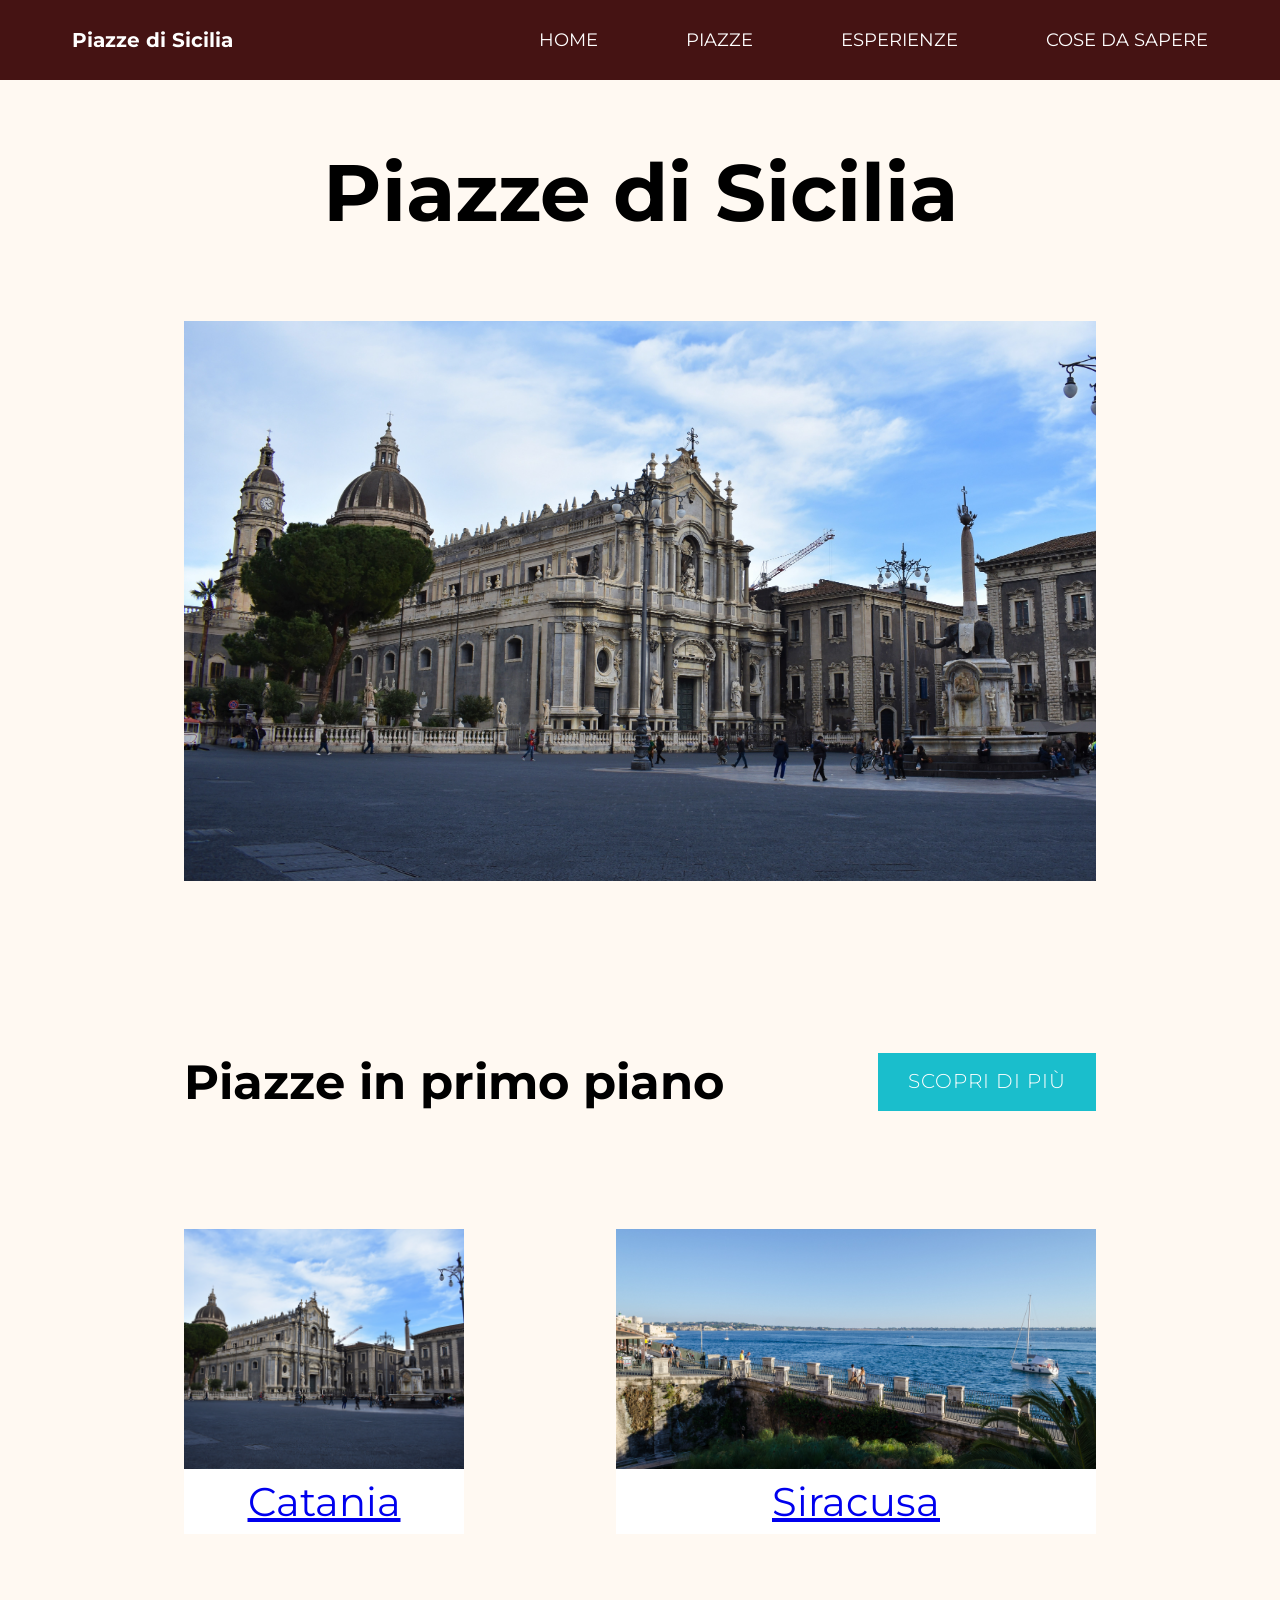
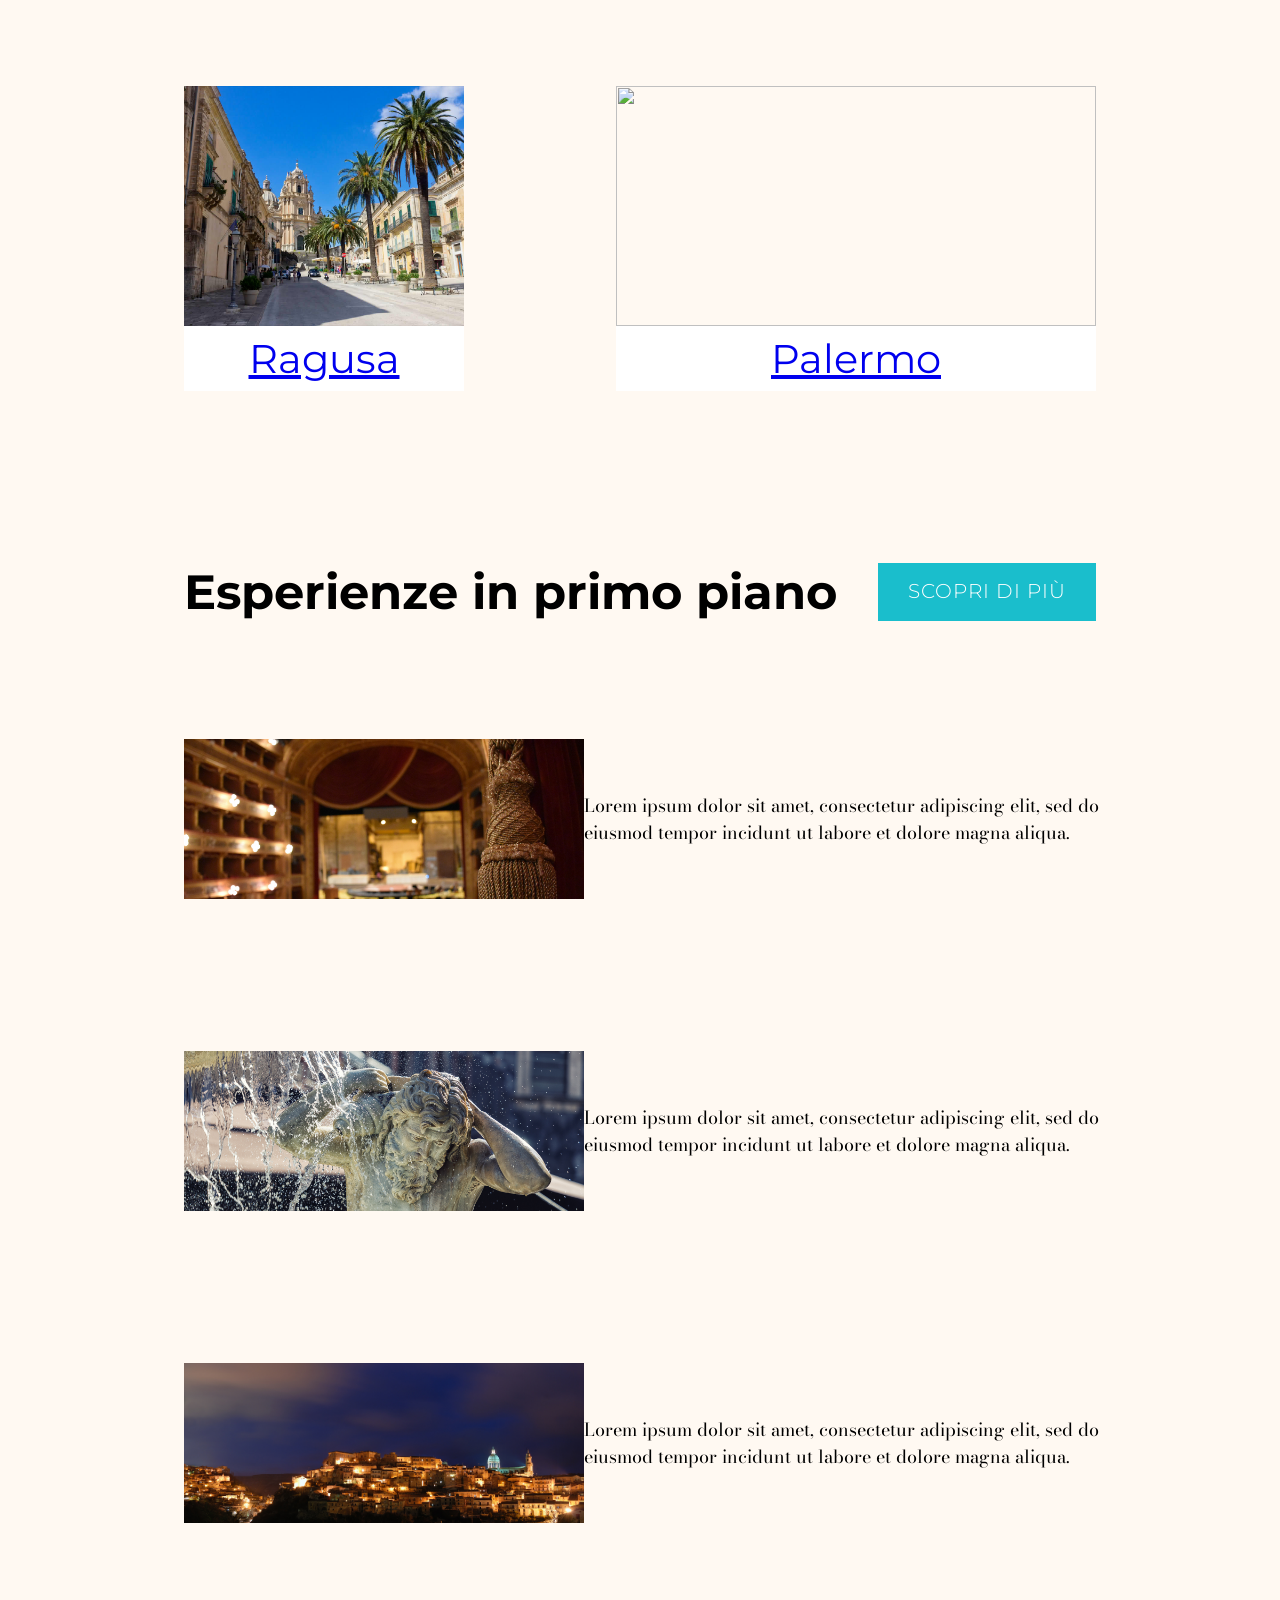
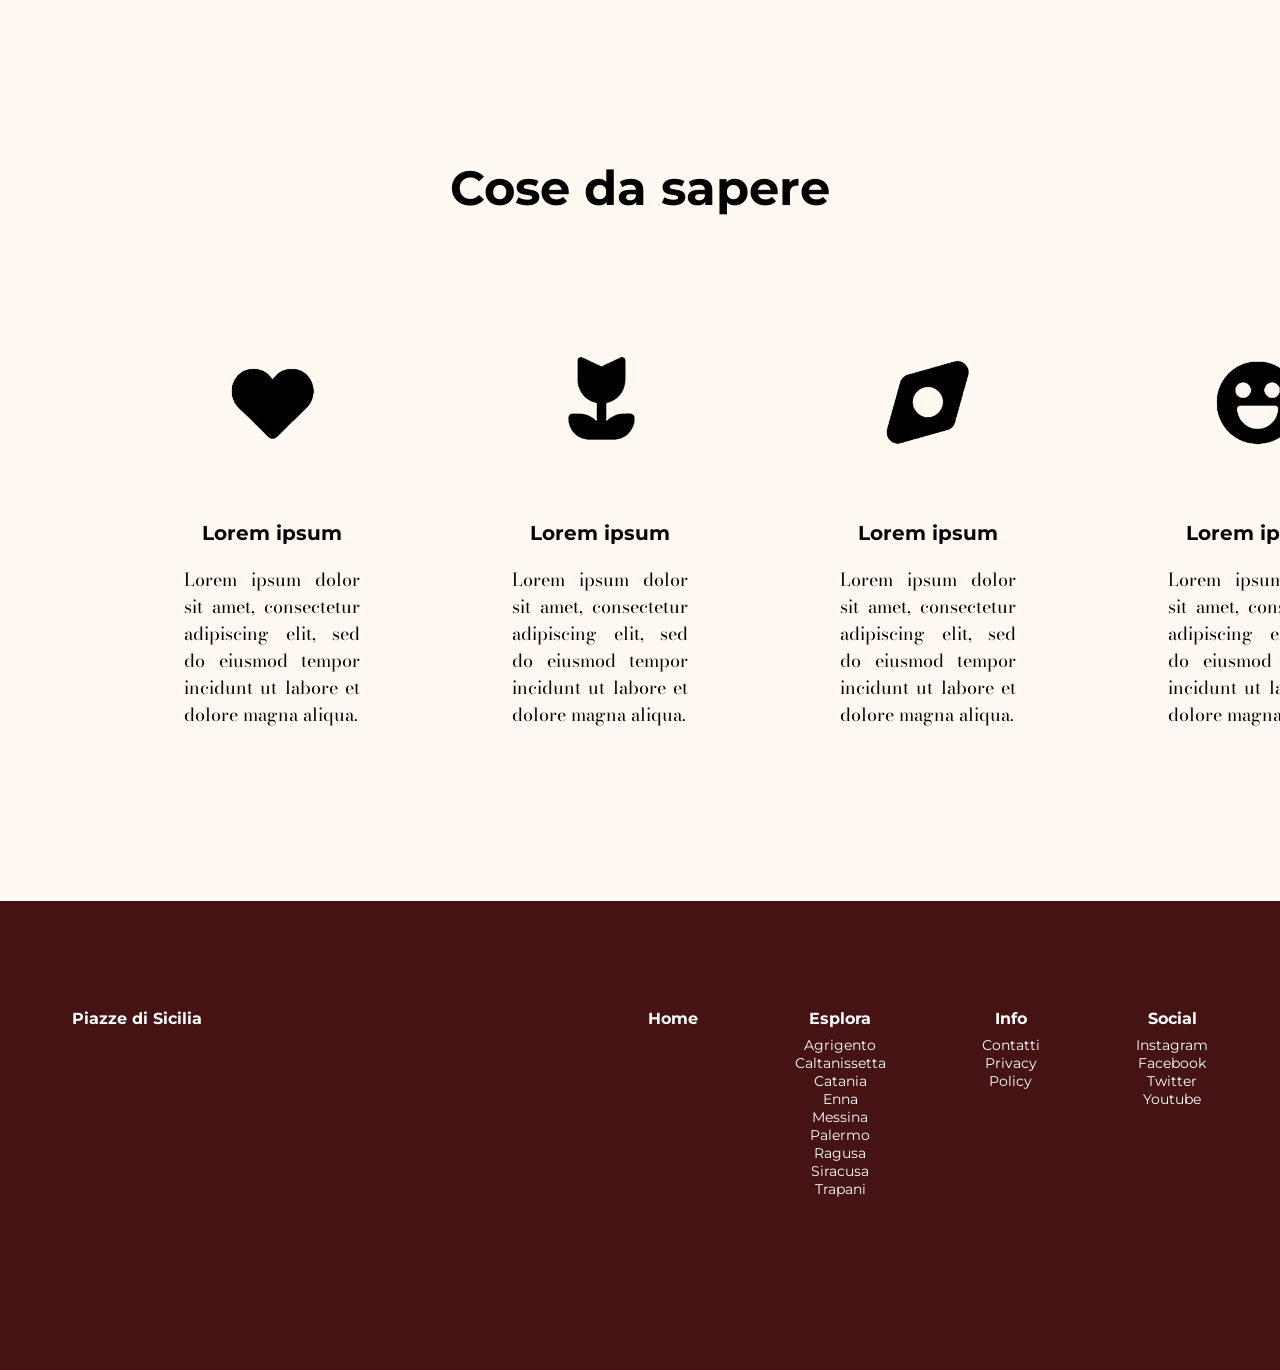
==== index.html @ 64ecc5dc "Initial commit" ====
<!DOCTYPE html>
<html lang="en">
<head>
    <meta charset="UTF-8">
    <meta name="viewport" content="width=device-width, initial-scale=1.0">
    <title>Esercizio</title>
    <link rel="stylesheet" href="css/style.css">
    <link rel="preconnect" href="https://fonts.googleapis.com">
    <link rel="preconnect" href="https://fonts.gstatic.com" crossorigin>
    <link href="https://fonts.googleapis.com/css2?family=Montserrat:ital,wght@0,100..900;1,100..900&display=swap" rel="stylesheet">
    <link rel="preconnect" href="https://fonts.googleapis.com">
    <link rel="preconnect" href="https://fonts.gstatic.com" crossorigin>
    <link href="https://fonts.googleapis.com/css2?family=Bodoni+Moda:ital,opsz,wght@0,6..96,400..900;1,6..96,400..900&family=Montserrat:ital,wght@0,100..900;1,100..900&display=swap" rel="stylesheet">
    
</nav>
</head>
<body>
    <header>
        <h6>Piazze di Sicilia</h6>
        <nav>
            <ul>
                <li><a href="">Home</a></li>
                <li><a href="Piazze.html">Piazze</a></li>
                <li><a href="Esperienze.html">Esperienze</a></li>
                <li><a href="Cose_da_sapere.html">Cose da sapere</a></li>
            </ul>
        </nav>
    </header>
    <main>
        <section class="titolohome">
            <h1>Piazze di Sicilia</h1>
        </section>

        <section class="foto">
             <div class="slider">
                    <div class="slides">
                        <img src="img/commons/catania/Piazza_Duomo_Catania_-_2020.jpg">
                        <img src="img/commons/ragusa ibla/standard_compressed_10985377983_15867685d5_k.jpg">
                        <img src="img/commons/ortigia/Fonte_Aretusa_in_Ortigia_01.jpg">
                        <img src="img/commons/palermo/Massimo_Theatre_in_Palermo_-_panoramio.jpg">
                        <img src="img/commons/agrigento/2428952770_ebf06ed301_b.jpg">
                        <img src="img/private/mes tao/tao.jpg">
                        <img src="img/private/trapani/6d4b.jpeg">
                        <img src="img/commons/enna/Fontana_ratto_di_Proserpina,_Piazza_Francesco_Crispi,_Enna_EN,_Sicily,_Italy_-_panoramio.jpg">
                        <img src="img/private/caltanisetta/caltanissetta-1322287017.jpg">
                    </div>
                </div>
        </section>

        <section class="info">
            <h2>Piazze in primo piano</h2>
            <a href="#" class="btn-scopri">Scopri di più</a>
        </section>

       

        <section class="grid">
            <div class="card">
                <img src="img/commons/catania/Piazza_Duomo_Catania_-_2020.jpg" alt="">
                <a href="Catania.html"> <h3>Catania</h3> </a>
            </div>
            <div class="card">
                <img src="img/commons/ortigia/Fonte_Aretusa_in_Ortigia_01.jpg" alt="">
                <a href="Siracusa.html"> <h3>Siracusa</h3> </a>
            </div>
            <div class="card">
                <img src="img/commons/ragusa ibla/standard_compressed_10985377983_15867685d5_k.jpg" alt="">
                <a href="Ragusa.html"> <h3>Ragusa</h3> </a>
            </div>
            <div class="card">
                <img src="img/commons/palermo/Massimo_Theatre_in_Palermo_-_panoramio.jpg" alt="">
                <a href="Palermo.html"> <h3>Palermo</h3> </a>
            </div>

        </section>


        <section class="info">
            <h2>Esperienze in primo piano</h2>
            <a href="#" class="btn-scopri">Scopri di più</a>
        </section>

        <section class="content">
            <div class="piece">
                <div class="image-container">
                    <img src="img/commons/palermo/free-photo-of-elegant-interior-of-teatro-massimo-in-palermo.jpeg" alt="">
                </div>
                <p>Lorem ipsum dolor sit amet, consectetur adipiscing elit, sed do eiusmod tempor incidunt ut labore et dolore magna aliqua. </p>
            </div>
            <div class="piece">
                <div class="image-container">
                    <img src="img/commons/catania/Fontana_dell'Amenano_-_Dettaglio.jpg" alt="">
                </div>
                <p>Lorem ipsum dolor sit amet, consectetur adipiscing elit, sed do eiusmod tempor incidunt ut labore et dolore magna aliqua. </p>
            </div>
            <div class="piece">
                <div class="image-container">
                    <img src="img/commons/ragusa ibla/Ragusa_Ibla_(Notte).jpg" alt="">
                </div>
                <p>Lorem ipsum dolor sit amet, consectetur adipiscing elit, sed do eiusmod tempor incidunt ut labore et dolore magna aliqua. </p>
            </div>
            

        </section>


         <section class="info">
            <h1>Cose da sapere</h1>
        </section>

        <section class="icons">
            <div class="block">
                <img src="img/icons/Frame 1.png" alt="">
                <h4>Lorem ipsum</h4>
                <p>Lorem ipsum dolor sit amet, consectetur adipiscing elit, sed do eiusmod tempor incidunt ut labore et dolore magna aliqua. </p>
            </div>
            <div class="block">
                <img src="img/icons/Frame 3.png" alt="">
                <h4>Lorem ipsum</h4>
                <p>Lorem ipsum dolor sit amet, consectetur adipiscing elit, sed do eiusmod tempor incidunt ut labore et dolore magna aliqua. </p>
            </div>
            <div class="block">
                <img src="img/icons/Frame 2.png" alt="">
                <h4>Lorem ipsum</h4>
                <p>Lorem ipsum dolor sit amet, consectetur adipiscing elit, sed do eiusmod tempor incidunt ut labore et dolore magna aliqua. </p>
            </div>
            <div class="block">
                <img src="img/icons/Frame 4.png" alt="">
                <h4>Lorem ipsum</h4>
                <p>Lorem ipsum dolor sit amet, consectetur adipiscing elit, sed do eiusmod tempor incidunt ut labore et dolore magna aliqua. </p>
            </div>

        </section>
        
        

    </main>
    <footer>
        <h5 class="title">Piazze di Sicilia</h5>
        
        <div class="footer-col">
        <h5>Home</h5>
        </div>
        
            <div class="footer-col">
            <h5>Esplora</h5>
            <ul>
                <li><a href="Agrigento.html">Agrigento</a></li>
                <li><a href="Caltanissetta.html">Caltanissetta</a></li>
                <li><a href="Catania.html">Catania</a></li>
                <li><a href="Enna.html">Enna</a></li>
                <li><a href="Messina.html">Messina</a></li>
                <li><a href="Palermo.html">Palermo</a></li>
                <li><a href="Ragusa.html">Ragusa</a></li>
                <li><a href="Siracusa.html">Siracusa</a></li>
                <li><a href="Trapani.html">Trapani</a></li>
                
            </ul>
            </div>

            <div class="footer-col">
            <h5>Info</h5>
            <ul>
                <li><a href="#">Contatti</a></li>
                <li><a href="#">Privacy</a></li>
                <li><a href="#">Policy</a></li>
                
            </ul>
            </div>

            <div class="footer-col">
            <h5>Social</h5>
            <ul>
                <li><a href="#">Instagram</a></li>
                <li><a href="#">Facebook</a></li>
                <li><a href="#">Twitter</a></li>
                <li><a href="#">Youtube</a></li>
            </ul>
            </div>
    </footer>
</body>
</html>
---- css/style.css ----
html {
		box-sizing: border-box; 
}

body{
    background-color: #FFF9F2;
    margin: 0;
    font-family: "Montserrat", sans-serif;
    font-optical-sizing: auto;
    font-style: normal;
}

h1, h2, h3, h4, h5, h6, p, ul, ol {
    margin: 0;
    padding: 0;
}

img {
    max-width: 100%;
    display: block;
}

.contenitore {
	max-width: 1100px; 
	margin: 0 auto; 
}

p{
  font-family: "Bodoni Moda", serif;
  font-weight: normal;
  font-size: 18px;
}

header{
    background-color: #451313;
    color: #ffffff;
    text-decoration: none;
    justify-content: space-between;
    display: flex;
    align-content: center;
    padding-right: 72px;
    text-transform: uppercase;
    font-size: 18px;
    height: 80px;
    
}

header h6 {
    padding-left: 72px;
    text-transform: none ;
    font-weight: bold;
    display:flex;
    align-items:center;
    font-size: 20px;
    
    
}


nav{
  display:flex;
  align-items:center;
  justify-content:space-between;
  
}

nav ul{
  display:flex;
  list-style:none;
  gap: 88px;
}

nav ul li a{
  text-decoration:none;
  color:#ffffff;
}

main{
  padding-left: 184px ;
  padding-right: 184px;
  padding-bottom: 172px ;
  max-width: 1100px; 

}


h1{
    max-width: 100%;
    margin: auto;
    font-weight: bold;
    font-size: 80px;
    text-align: center;
    padding-top: 64px;
    padding-bottom: 80px;
}




section.foto{
  display:flex;
  justify-content:center;
  padding-bottom: 172px;
}

.slider{
  width:1072px;
  height:560px;
  overflow:hidden;
}

.slides{
  display:flex;
  width:9648px; /* 1072 × 9 immagini */
  animation: slide 36s infinite; 
}

.slides img{
  width:1072px;
  height:560px;
  object-fit: cover;
}

@keyframes slide{
  0% {transform:translateX(0);}
  11.11% {transform:translateX(-1072px);}
  22.22% {transform:translateX(-2144px);}
  33.33% {transform:translateX(-3216px);}
  44.44% {transform:translateX(-4288px);}
  55.55% {transform:translateX(-5360px);}
  66.66% {transform:translateX(-6432px);}
  77.77% {transform:translateX(-7504px);}
  88.88% {transform:translateX(-8576px);}
  100% {transform:translateX(0);}
}

.info{
  display: flex;
  justify-content: space-between;
}
.btn-scopri {
    display: inline-block;
    padding: 14px 28px;
    background-color: #1ABECC; 
    color: #ffffff;            
    text-decoration: none;     
    text-transform: uppercase;
    font-weight: 300;
    font-size: 20px;
    letter-spacing: 1px;
    transition: all 0.3s ease; /* Rende il passaggio del mouse fluido */
    border: 2px solid #1ABECC;
    
}


.btn-scopri:hover {
    background-color: transparent;
    color: #1ABECC;
    font-weight: 500;
    
}

.info h1{
  font-size: 48px;
  padding-bottom: 32px;
}

h2 {
  font-size: 48px;
}

.grid{
  display: grid;
  grid-template-columns: 1fr 1fr;
  gap: 152px;
  margin: 0 auto;
  padding-top: 118px;
  padding-bottom: 172px ;
  
}

.card img{
  width: 480px;
  height: 240px;
  object-fit: cover;
}





h3{
  background-color: #FFF;
  font-size: 24px;
  font-weight: 400;
  font-size: 40px;
  margin: 0;
  padding: 8px;
  text-align: center;
  max-width: 480;
  
}
h3:hover{
  text-decoration-line: underline;
  color: #1ABECC;
}







.content{
  display: grid;
  grid-template-columns: 1fr;
  gap: 152px;
  margin: 0;
  padding-top: 118px;
  padding-bottom: 172px ;
  
}

.content img{
  width: 100%;
  height: 100%;
  object-fit: cover;
  height: 160px;
  width: 400px;
  
  
}

.piece{
  display: flex;
  justify-content: space-between;
  width: 100%;
  margin: 0 auto;
  
  
}

.piece p{
  width: 560px;
  height: 160px;
  align-content: center;
  
}


.image-container {
    width: 400px;
    height: 160px;
    background-color:#1ABECC;
    overflow: hidden;
    position: relative;
}

.image-container img {
    width: 100%;
    height: 100%;
    object-fit: cover;
    transition: opacity 0.4s ease;
    object-position:80% 20%;
}


.image-container:hover img {
    opacity: 0.5; 
}





h4:hover{
  text-decoration-line: underline;
  color: #1ABECC;
}

.icons{
  display: flex;
  gap: 152px;
  margin: 0 auto;
  padding-top: 32px;
  padding-bottom: 208px;
  

}
.block img{
  width: 100%;
  height: 100%;
  object-fit:contain;
  
  
}

.block{
  height: 240px;
  place-items: center;
  margin: auto;
  
}


.block h4 {
  width:176px;
  font-size: 20px;
  padding-bottom: 21px;
  text-align: center;
}

.block p{
  width: 176px;
  text-align: justify;
}





footer{
  margin: 0;
  text-align: center;
  background-color: #451313;
  text-decoration:none;
  color:#ffffff;
  font-family: "Montserrat", sans-serif;
  font-size: 14px;
  display: flex;
  align-items: center;
  justify-content: space-between;
  padding-top: 108px;
  padding-bottom: 208px;
  align-items: flex-start;
  padding-left: 72px ;
  padding-right: 72px;
  padding-bottom: 172px ;
  

}

.title{
  padding-right: 350px;
}
  
footer h5{
  font-size: 16px;
  font-weight: bold;
  padding-bottom: 8px;
  
  
}

 
 footer ul {
  list-style: none;
  
 } 

footer ul li a{
  color: #ffffff;
  text-decoration: none;
  list-style: none;
  gap: 88px;
  list-style: none;
  
  
}




h6:hover {
  text-decoration-color: #1ABECC;
  text-decoration-line: underline;
  color:#ffffff;
}

a:hover{
  text-decoration-color: #1ABECC;
  text-decoration-line: underline;
  color:#ffffff;
  
}







@media (max-width: 600px) {
    /* 1. Header: Mettiamo il titolo sopra il menu e riduciamo gli spazi */
    header {
        flex-direction: column;
        height: auto;
        padding: 20px;
        text-align: center;
    }
    
    h6{
      flex-direction: column;
        height: auto;
        padding: 20px;
        text-align: center;
        
    }

    nav{
      padding-top: 20px;
    }
    h1{
      font-size: 40px;
      
    }
    
    header h6 { padding: 0; margin-bottom: 15px; }
    
    nav ul { gap: 20px; justify-content: center; flex-wrap: wrap; }

    
    main {
        padding-left: 20px;
        padding-right: 20px;
    }

    /* 3. Slider: Riduciamo la dimensione per farlo entrare nello schermo */
      .slider{
  width: 500px;
  height: 240px;
  overflow:hidden;
}

.slides{
  display:flex;
  width:4500px; /* 1072 × 9 immagini */
  animation: slide 36s infinite; 
}

.slides img{
  width:500px;
  height:240px;
  object-fit: cover;
}

@keyframes slide{
  0% {transform:translateX(0);}
  11.11% {transform:translateX(-500px);}
  22.22% {transform:translateX(-1000px);}
  33.33% {transform:translateX(-1500px);}
  44.44% {transform:translateX(-2000px);}
  55.55% {transform:translateX(-2500px);}
  66.66% {transform:translateX(-3000px);}
  77.77% {transform:translateX(-3500px);}
  88.88% {transform:translateX(-4000px);}
  100% {transform:translateX(0);}
}


section.foto{
  display:flex;
  justify-content:center;
  padding-bottom: 88px;
}

    /* 4. Grid delle Card: Da 2 colonne a 1 colonna */
    .grid {
        grid-template-columns: 1fr;
        gap: 40px;
        padding: 40px 0;
        padding-bottom: 72px;
    }
    .card img { width: 100%; }

    /* 5. Sezione "Piece" (Immagine + Testo): Stack verticale */
    .piece {
        flex-direction: column;
        align-items: center;
        gap: 20px;
    }

    .piece p { 
      width: 100%; 
      height: auto; 
      text-align: justify; 
    }

    .image-container { 
      width: 100%; 
    }

    /* 6. Icons: Stack verticale */
    .icons {
        flex-direction: column;
        gap: 208px;
        padding-bottom: 72px;
    }

    /* 7. Footer: Stack verticale */
    footer {
        flex-direction: column;
        padding: 40px;
        gap: 30px;
        align-items: center;
    }
    .title { 
      padding-right: 0; 
    }

    .btn-scopri{
      padding: 8px;
      align-content: center;
      font-size: 12px;
      width: 148px;
      text-align: center;
      height: 20px;
      font-weight: 400;
      
      
    }

    .info{
      align-items: center;
    }

    .info h2{
      font-size: 24px;
    }
}



h2{
  padding-bottom: 0px;
}
.box{
  display: grid;
  grid-template-columns: 1fr 1fr 1fr;
  gap: 116px;
}

.container img{
  height: 280px;
  width: 280;
  object-fit: cover;
}


.gallery{
  display: grid;
  grid-template-columns: 1fr ;
  gap: 108px;
  margin: 0 auto;
  padding-top: 80px;
  padding-bottom: 172px ;
}



.photo img{
  width: 1072px;
  height: 440px;
  object-fit: cover;
}


.photo {
  width: 1072px;
}


.infoo h2{
padding-bottom: 80px;
}


.scatola{
  display: grid;
  grid-template-columns: 1fr 1fr ;
  gap: 116px;
  margin: 0 auto;
  padding-top: 80px;
  padding-bottom: 172px ;
  
}

.pezzi{
  width: 372px;
  
}

.pezzi img{
  width: 372px;
  height: 372px;
  object-fit: cover;
}





.halfcontent{
  display: grid;
  grid-template-columns: 1fr 1fr;
  gap: 152px;
  margin: 0;
  padding-top: 118px;
  padding-bottom: 172px ;
  
}

.halfcontent img{
  width: 100%;
  height: 100%;
  object-fit: cover;
  height: 160px;
  width: 200px;
  
  
}

.halfpiece{
  display: flex;
  justify-content: space-between;
  width: 100%;
  margin: 0 auto;
  width: 508px;
  
}

.halfpiece p{
  height: 160px;
  align-content: center;
  padding-left: 40px;
  }


  .iconsview{

  display: grid;
  grid-template-columns: 1fr;
  gap: 156px;
  margin: 0 auto;
  padding-top: 32px;
  padding-bottom: 172px;
  

}
.blockview img{
  width: 140px;
  object-fit:contain;
  
}



.blockview h4 {
  width:176px;
  font-size: 20px;
  padding-bottom: 24px;
  text-align: left;
}

.iconsview{
  max-width: 800px;      
    margin: 40px auto;
    
}



.lista{
  font-family: "Bodoni Moda", serif;
  font-weight: normal;
  font-size: 18px;
  text-align: justify;
  
}


.cardgrande{
  max-width: 1072px;
  align-items: center;
  align-content: center;
}

.cardg h3{
text-decoration: none;
text-decoration-line:none;
color: inherit;            
text-decoration: none;

}

.paragrafo{
  height: 221px;
  width: 848px;
 align-content: center;
 justify-content: center;
 text-align: justify;
 margin: 0 auto;
 padding-top: 64px;
 padding-bottom: 64px;
}

.fotog img{
  width: 1072px;
  height: 560px;
  align-items: center;
  align-content: center;
  object-fit: cover;
  object-position: top;
}

h5{
  text-decoration: none;
  color: white;
}
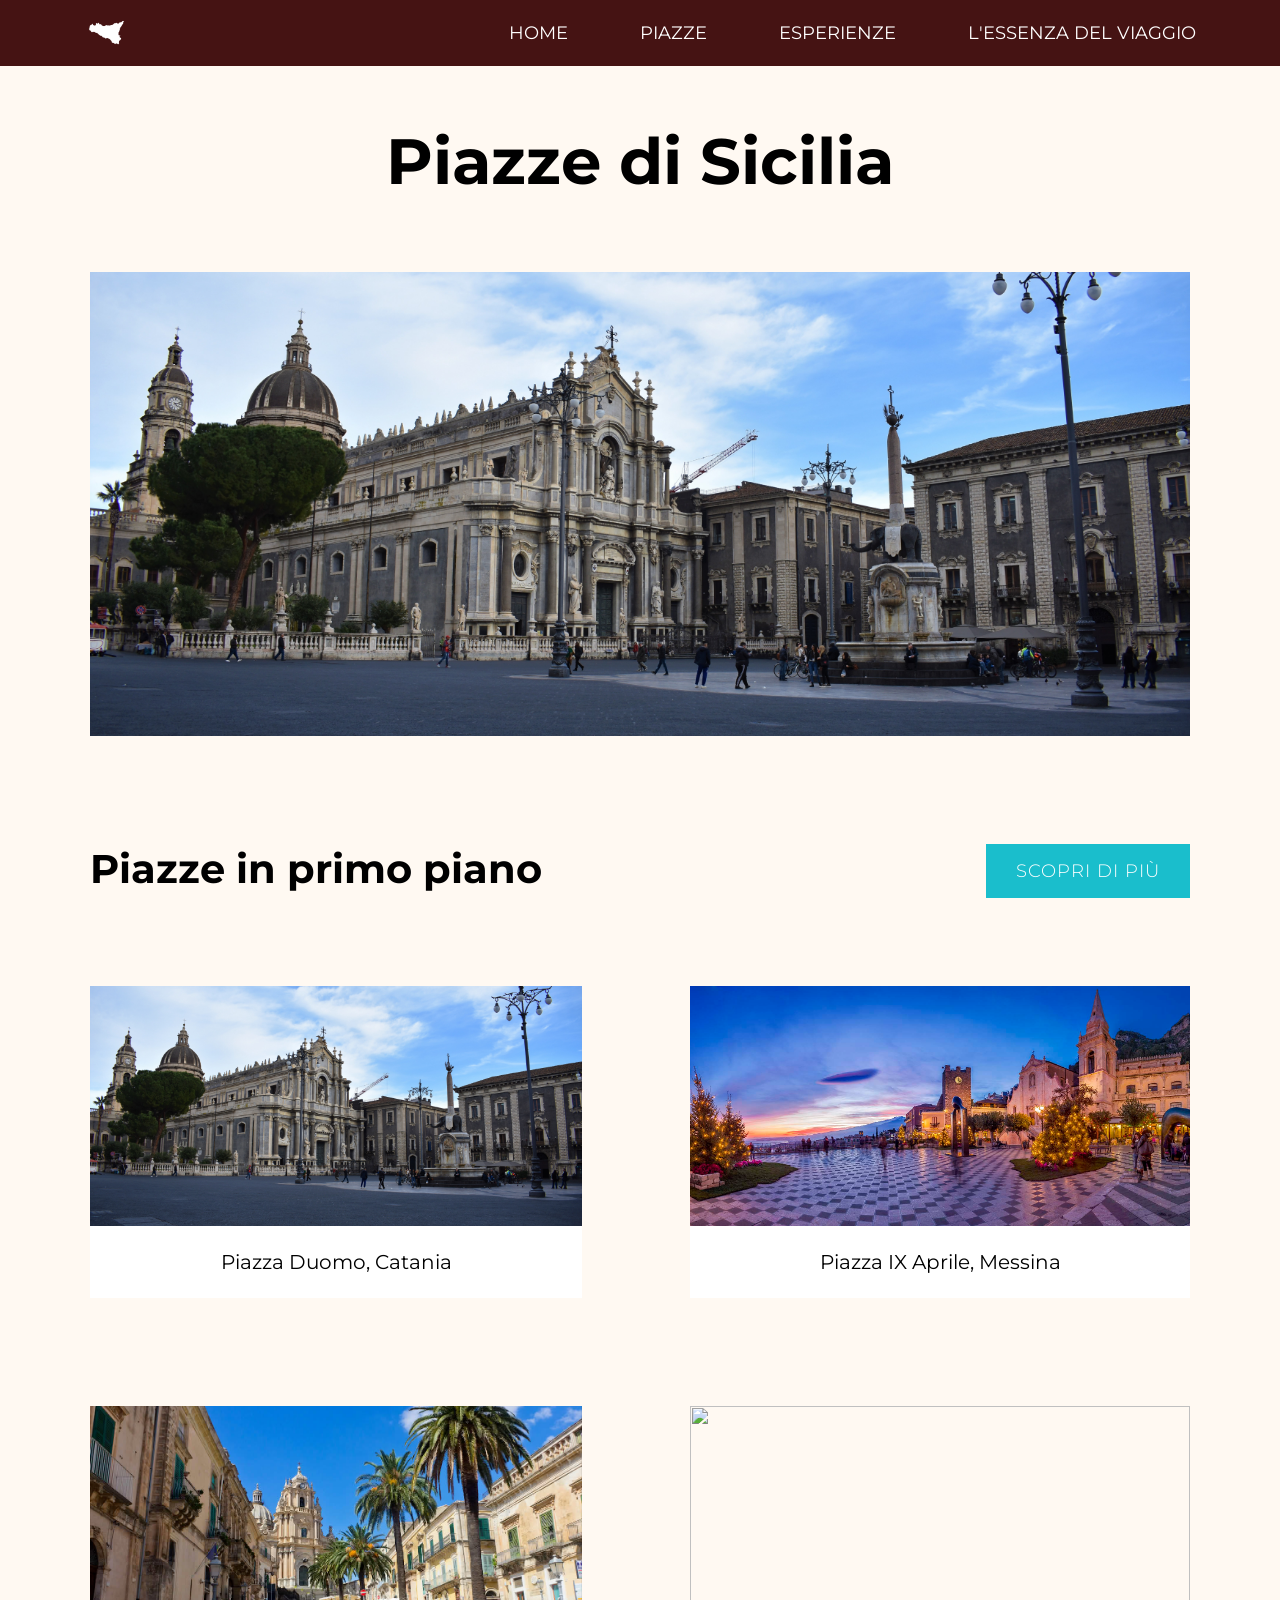
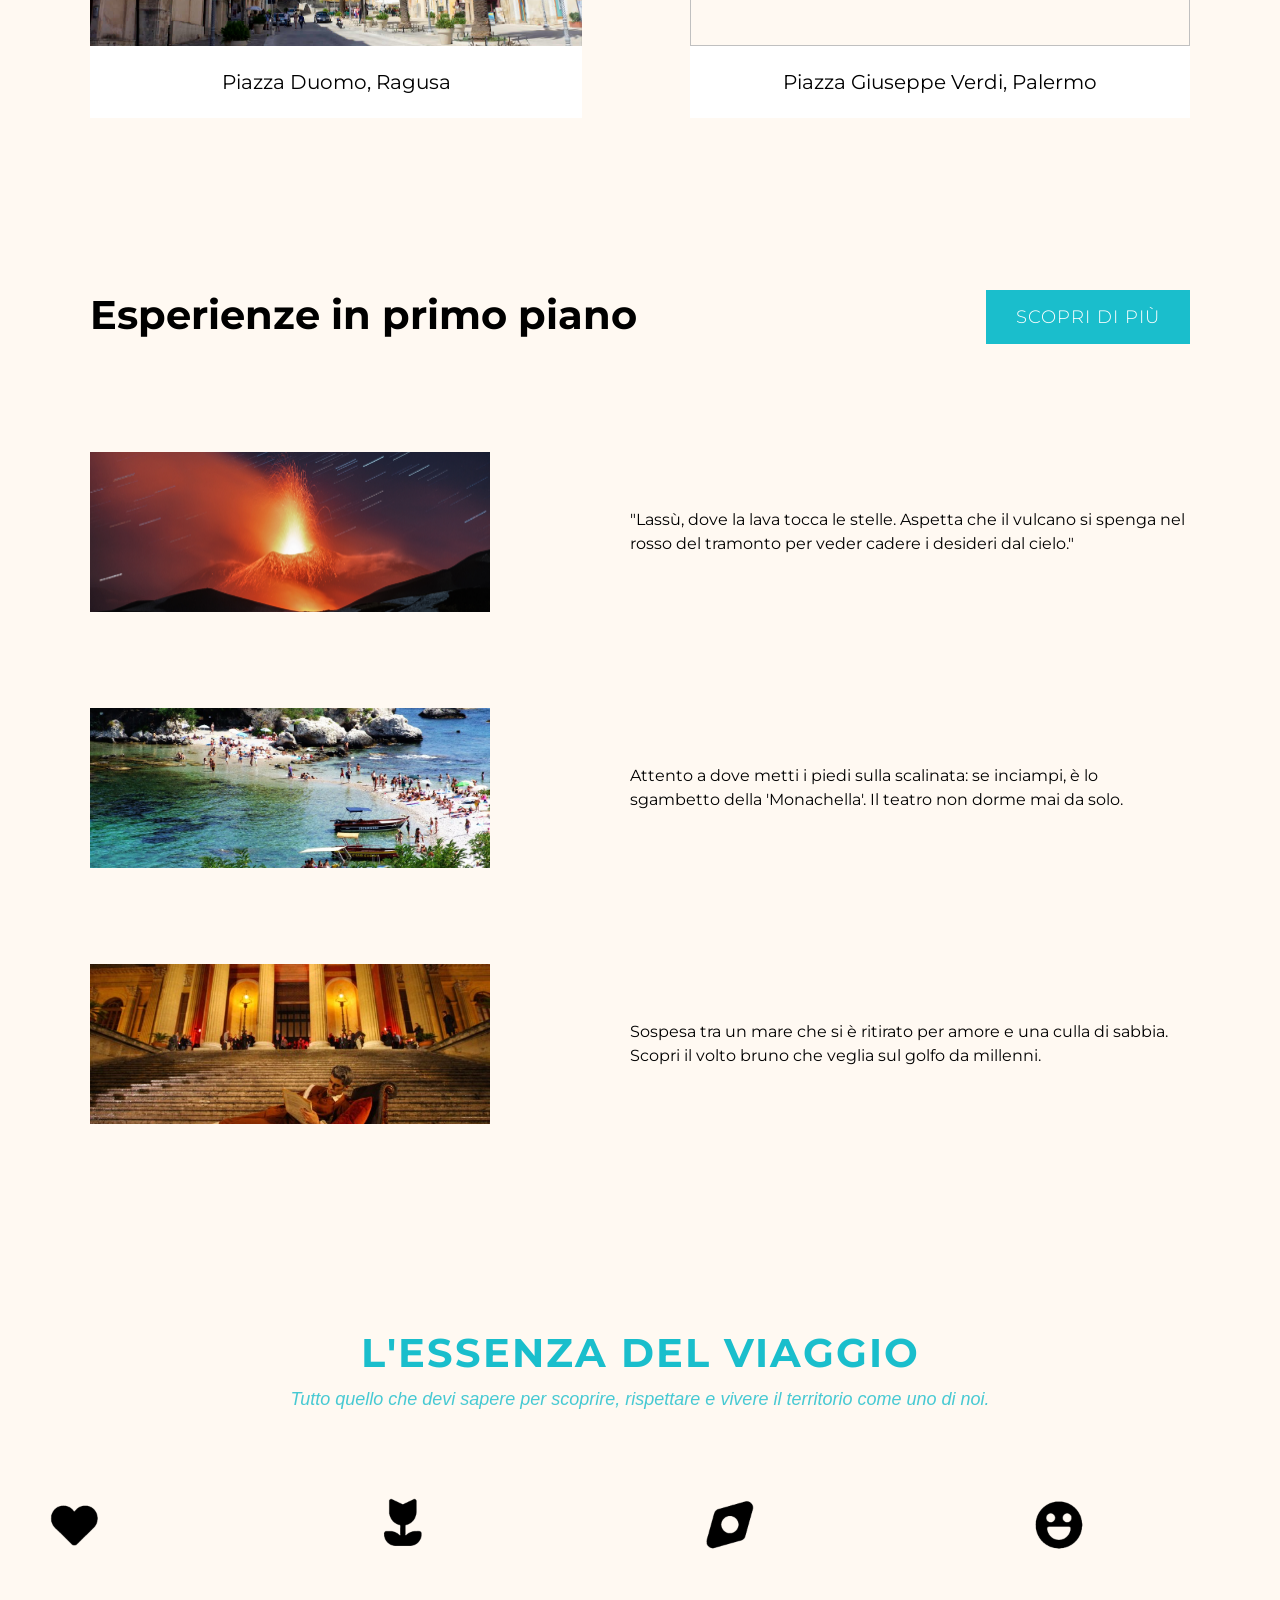
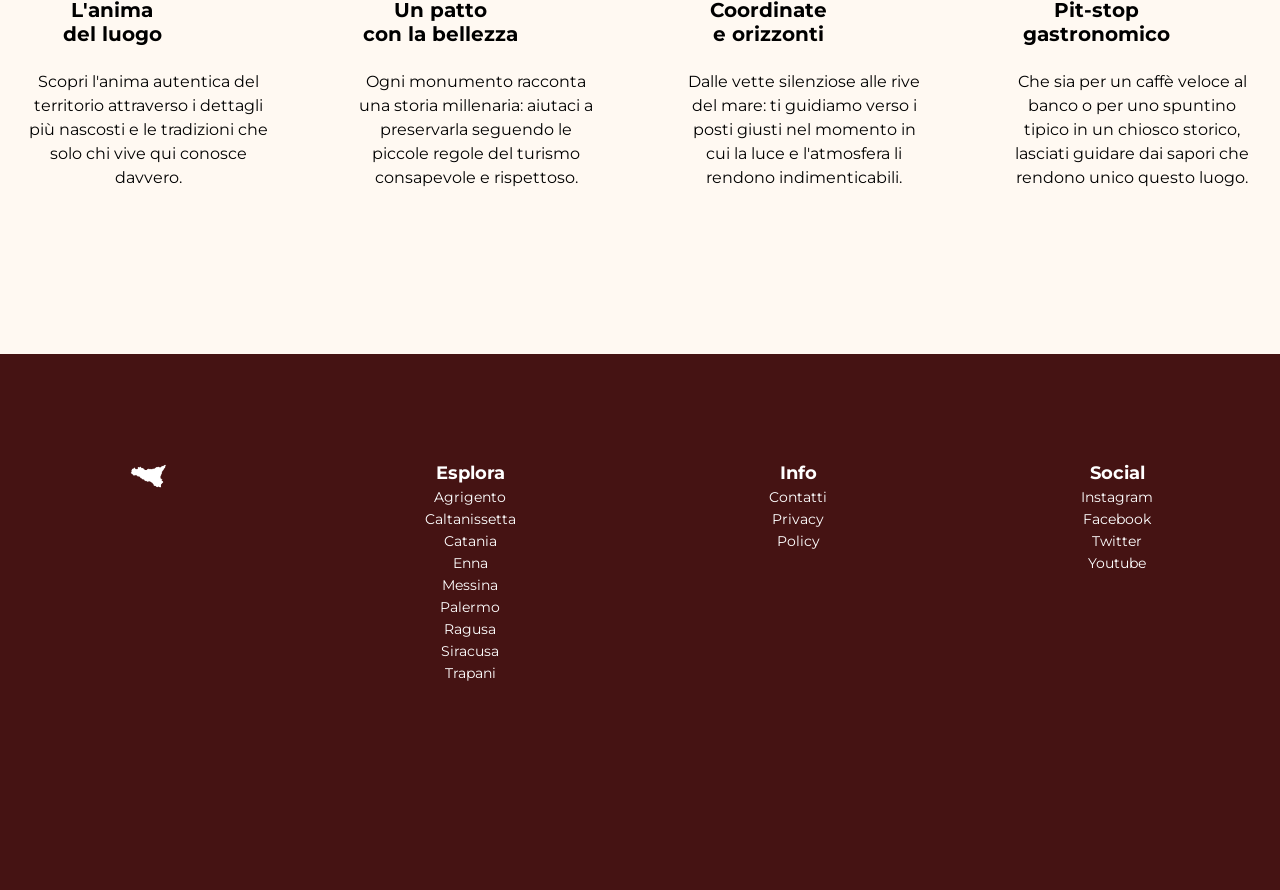
==== commit 9e467fac: "aggiorna" ====
--- a/index.html
+++ b/index.html
@@ -15,17 +15,28 @@
 </nav>
 </head>
 <body>
-    <header>
-        <h6>Piazze di Sicilia</h6>
-        <nav>
-            <ul>
-                <li><a href="">Home</a></li>
-                <li><a href="Piazze.html">Piazze</a></li>
-                <li><a href="Esperienze.html">Esperienze</a></li>
-                <li><a href="Cose_da_sapere.html">Cose da sapere</a></li>
-            </ul>
+   <header>
+        
+         <nav>
+        <ul class="navcontainer">
+            <li class="navgroup headertop">
+                <a href="index.html" class="logobox">
+                    <img src="img/icons/sicilia-mappa-regione-d-italia-illustrazione-vettoriale_601298-6686.jpg 1.png" alt="Logo">
+                </a>
+                <div class="lix">
+                    <a href="index.html">Home</a>
+                    <a href="Piazze.html">Piazze</a>
+                </div>
+            </li>
+
+            <li class="navgroup headerbottom">
+                <a href="Esperienze.html">Esperienze</a>
+                <a href="L'essenza_del_viaggio.html">L'essenza del viaggio</a>
+            </li>
+        </ul>
         </nav>
     </header>
+
     <main>
         <section class="titolohome">
             <h1>Piazze di Sicilia</h1>
@@ -36,10 +47,10 @@
                     <div class="slides">
                         <img src="img/commons/catania/Piazza_Duomo_Catania_-_2020.jpg">
                         <img src="img/commons/ragusa ibla/standard_compressed_10985377983_15867685d5_k.jpg">
-                        <img src="img/commons/ortigia/Fonte_Aretusa_in_Ortigia_01.jpg">
+                        <img src="img/private/mes tao/tao.jpg">
+                        <img src="img/private/ortigia/424010412200332_Siracusa_113283325-min.jpeg">
                         <img src="img/commons/palermo/Massimo_Theatre_in_Palermo_-_panoramio.jpg">
-                        <img src="img/commons/agrigento/2428952770_ebf06ed301_b.jpg">
-                        <img src="img/private/mes tao/tao.jpg">
+                        <img src="img/private/agrigento/piazza-pirandello-italy.avif">
                         <img src="img/private/trapani/6d4b.jpeg">
                         <img src="img/commons/enna/Fontana_ratto_di_Proserpina,_Piazza_Francesco_Crispi,_Enna_EN,_Sicily,_Italy_-_panoramio.jpg">
                         <img src="img/private/caltanisetta/caltanissetta-1322287017.jpg">
@@ -49,7 +60,7 @@
 
         <section class="info">
             <h2>Piazze in primo piano</h2>
-            <a href="#" class="btn-scopri">Scopri di più</a>
+            <a href="Piazze.html" class="btn-scopri">Scopri di più</a>
         </section>
 
        
@@ -57,19 +68,19 @@
         <section class="grid">
             <div class="card">
                 <img src="img/commons/catania/Piazza_Duomo_Catania_-_2020.jpg" alt="">
-                <a href="Catania.html"> <h3>Catania</h3> </a>
+                <a href="Catania.html"> <p>Piazza Duomo, Catania</p> </a>
             </div>
             <div class="card">
-                <img src="img/commons/ortigia/Fonte_Aretusa_in_Ortigia_01.jpg" alt="">
-                <a href="Siracusa.html"> <h3>Siracusa</h3> </a>
+                <img src="img/private/mes tao/tao.jpg" alt="">
+                <a href="Messina.html"> <p>Piazza IX Aprile, Messina</p> </a>
             </div>
             <div class="card">
                 <img src="img/commons/ragusa ibla/standard_compressed_10985377983_15867685d5_k.jpg" alt="">
-                <a href="Ragusa.html"> <h3>Ragusa</h3> </a>
+                <a href="Ragusa.html"> <p>Piazza Duomo, Ragusa</p> </a>
             </div>
             <div class="card">
                 <img src="img/commons/palermo/Massimo_Theatre_in_Palermo_-_panoramio.jpg" alt="">
-                <a href="Palermo.html"> <h3>Palermo</h3> </a>
+                <a href="Palermo.html"> <p>Piazza Giuseppe Verdi, Palermo</p> </a>
             </div>
 
         </section>
@@ -77,57 +88,58 @@
 
         <section class="info">
             <h2>Esperienze in primo piano</h2>
-            <a href="#" class="btn-scopri">Scopri di più</a>
+            <a href="Esperienze.html" class="btn-scopri">Scopri di più</a>
         </section>
 
         <section class="content">
             <div class="piece">
-                <div class="image-container">
-                    <img src="img/commons/palermo/free-photo-of-elegant-interior-of-teatro-massimo-in-palermo.jpeg" alt="">
+                <div id="hero-index" class="image-container">
+                    <a href="Esperienze.html"> <img src="img/private/catania/etna_dario-giannobile.jpg" alt=""></a>
                 </div>
-                <p>Lorem ipsum dolor sit amet, consectetur adipiscing elit, sed do eiusmod tempor incidunt ut labore et dolore magna aliqua. </p>
+                <p>"Lassù, dove la lava tocca le stelle. Aspetta che il vulcano si spenga nel rosso del tramonto per veder cadere i desideri dal cielo." </p>
             </div>
             <div class="piece">
-                <div class="image-container">
-                    <img src="img/commons/catania/Fontana_dell'Amenano_-_Dettaglio.jpg" alt="">
+                <div id="hero-index"class="image-container">
+                    <a href="Esperienze.html"><img src="img/commons/mess tao/3811732382_3013f6a234_b.jpg" alt=""></a>
                 </div>
-                <p>Lorem ipsum dolor sit amet, consectetur adipiscing elit, sed do eiusmod tempor incidunt ut labore et dolore magna aliqua. </p>
+                <p>Attento a dove metti i piedi sulla scalinata: se inciampi, è lo sgambetto della 'Monachella'. Il teatro non dorme mai da solo.</p>
             </div>
             <div class="piece">
-                <div class="image-container">
-                    <img src="img/commons/ragusa ibla/Ragusa_Ibla_(Notte).jpg" alt="">
+                <div id="hero-index"class="image-container">
+                   <a href="Esperienze.html"> <img src="img/private/palermo/115319986-9cbd6edf-6e46-46da-84fe-13ef6ccd80d7.jpg" alt=""></a>
                 </div>
-                <p>Lorem ipsum dolor sit amet, consectetur adipiscing elit, sed do eiusmod tempor incidunt ut labore et dolore magna aliqua. </p>
+                <p>Sospesa tra un mare che si è ritirato per amore e una culla di sabbia. Scopri il volto bruno che veglia sul golfo da millenni. </p>
             </div>
-            
-
         </section>
 
 
-         <section class="info">
-            <h1>Cose da sapere</h1>
+
+
+         <section class="infotitle">
+            <a href="L'essenza_del_viaggio.html"><h1>L'Essenza del Viaggio</h1></a>
+            <p>Tutto quello che devi sapere per scoprire, rispettare e vivere il territorio come uno di noi.</p>
         </section>
 
         <section class="icons">
-            <div class="block">
+           <div class="block">
                 <img src="img/icons/Frame 1.png" alt="">
-                <h4>Lorem ipsum</h4>
-                <p>Lorem ipsum dolor sit amet, consectetur adipiscing elit, sed do eiusmod tempor incidunt ut labore et dolore magna aliqua. </p>
+                <h4>L'anima <br>del luogo</h4>
+                <p>Scopri l'anima autentica del territorio attraverso i dettagli più nascosti e le tradizioni che solo chi vive qui conosce davvero. </p>
             </div>
             <div class="block">
                 <img src="img/icons/Frame 3.png" alt="">
-                <h4>Lorem ipsum</h4>
-                <p>Lorem ipsum dolor sit amet, consectetur adipiscing elit, sed do eiusmod tempor incidunt ut labore et dolore magna aliqua. </p>
+                <h4>Un patto <br>con la bellezza</h4>
+                <p>Ogni monumento racconta una storia millenaria: aiutaci a preservarla seguendo le piccole regole del turismo consapevole e rispettoso. </p>
             </div>
             <div class="block">
                 <img src="img/icons/Frame 2.png" alt="">
-                <h4>Lorem ipsum</h4>
-                <p>Lorem ipsum dolor sit amet, consectetur adipiscing elit, sed do eiusmod tempor incidunt ut labore et dolore magna aliqua. </p>
+                <h4>Coordinate <br>e orizzonti</h4>
+                <p>Dalle vette silenziose alle rive del mare: ti guidiamo verso i posti giusti nel momento in cui la luce e l'atmosfera li rendono indimenticabili.</p>
             </div>
             <div class="block">
                 <img src="img/icons/Frame 4.png" alt="">
-                <h4>Lorem ipsum</h4>
-                <p>Lorem ipsum dolor sit amet, consectetur adipiscing elit, sed do eiusmod tempor incidunt ut labore et dolore magna aliqua. </p>
+                <h4>Pit-stop <br> gastronomico</h4>
+                <p>Che sia per un caffè veloce al banco o per uno spuntino tipico in un chiosco storico, lasciati guidare dai sapori che rendono unico questo luogo.</p>
             </div>
 
         </section>
@@ -136,13 +148,13 @@
 
     </main>
     <footer>
-        <h5 class="title">Piazze di Sicilia</h5>
+       
         
-        <div class="footer-col">
-        <h5>Home</h5>
+        <div class="footercol">
+        <a href="index.html"> <img src="img/icons/sicilia-mappa-regione-d-italia-illustrazione-vettoriale_601298-6686.jpg 1.png" alt=""></a>
         </div>
         
-            <div class="footer-col">
+            <div class="footercol">
             <h5>Esplora</h5>
             <ul>
                 <li><a href="Agrigento.html">Agrigento</a></li>
@@ -158,7 +170,7 @@
             </ul>
             </div>
 
-            <div class="footer-col">
+            <div class="footercol">
             <h5>Info</h5>
             <ul>
                 <li><a href="#">Contatti</a></li>
@@ -168,7 +180,7 @@
             </ul>
             </div>
 
-            <div class="footer-col">
+            <div class="footercol">
             <h5>Social</h5>
             <ul>
                 <li><a href="#">Instagram</a></li>
--- a/css/style.css
+++ b/css/style.css
@@ -1,14 +1,19 @@
+     
+
 html {
 		box-sizing: border-box; 
+    overscroll-behavior: none;
+    font-family: "Montserrat", sans-serif;
 }
 
 body{
     background-color: #FFF9F2;
     margin: 0;
-    font-family: "Montserrat", sans-serif;
     font-optical-sizing: auto;
     font-style: normal;
 }
+
+
 
 h1, h2, h3, h4, h5, h6, p, ul, ol {
     margin: 0;
@@ -26,61 +31,95 @@
 }
 
 p{
-  font-family: "Bodoni Moda", serif;
   font-weight: normal;
-  font-size: 18px;
+  font-size: 16px;
 }
 
 header{
-    background-color: #451313;
-    color: #ffffff;
-    text-decoration: none;
+   text-align: center;
+  background-color: #451313;
+  text-decoration:none;
+  color:#ffffff;
+  display: flex;
+  align-items: center;
+  justify-content: space-around;
+  margin: 0 auto;
+  padding: 18px;
+  position: sticky;
+  
+}
+
+.logobox{
+   margin-right: 308px;
+}
+
+.navcontainer {
+    display: flex;
+    align-items: center;
     justify-content: space-between;
+    list-style: none;
+    padding: 0;
+    gap: 72px;
+}
+
+.navgroup {
     display: flex;
-    align-content: center;
-    padding-right: 72px;
-    text-transform: uppercase;
-    font-size: 18px;
-    height: 80px;
-    
-}
-
-header h6 {
-    padding-left: 72px;
-    text-transform: none ;
-    font-weight: bold;
-    display:flex;
-    align-items:center;
-    font-size: 20px;
-    
-    
-}
-
-
-nav{
-  display:flex;
-  align-items:center;
-  justify-content:space-between;
-  
-}
-
-nav ul{
-  display:flex;
-  list-style:none;
-  gap: 88px;
+    align-items: center;
+    gap: 72px;
+}
+
+
+
+
+.lix{
+  display: flex;
+  gap: 72px;
 }
 
 nav ul li a{
   text-decoration:none;
   color:#ffffff;
-}
+  text-transform: uppercase;
+  font-size: 18px;
+  
+}
+
+header img{
+  width: 44px;
+  object-fit: contain;
+  
+}
+
+.logobox img{
+  gap: 356px;
+}
+
+header .logobox img {
+    width: 44px; 
+    height: auto;
+    
+}
+
+header .logobox:hover img {
+    
+    filter: brightness(0) invert(72%) sepia(85%) saturate(345%) hue-rotate(135deg) brightness(91%) contrast(88%);
+    cursor: pointer;
+}
+
+
+
+
 
 main{
-  padding-left: 184px ;
-  padding-right: 184px;
-  padding-bottom: 172px ;
+  margin: auto;
   max-width: 1100px; 
 
+}
+
+
+.titolohome{
+  padding-top: 56px;
+  padding-bottom: 72px;
 }
 
 
@@ -88,10 +127,10 @@
     max-width: 100%;
     margin: auto;
     font-weight: bold;
-    font-size: 80px;
+    font-size: 64px;
     text-align: center;
-    padding-top: 64px;
-    padding-bottom: 80px;
+    
+
 }
 
 
@@ -100,37 +139,37 @@
 section.foto{
   display:flex;
   justify-content:center;
-  padding-bottom: 172px;
+  padding-bottom: 108px;
 }
 
 .slider{
-  width:1072px;
-  height:560px;
+  width:1100px;
+  height:464px;
   overflow:hidden;
 }
 
 .slides{
   display:flex;
-  width:9648px; /* 1072 × 9 immagini */
+  width:9900px; /* 1072 × 9 immagini */
   animation: slide 36s infinite; 
 }
 
 .slides img{
-  width:1072px;
-  height:560px;
+  width:1100px;
+  height:464px;
   object-fit: cover;
 }
 
 @keyframes slide{
   0% {transform:translateX(0);}
-  11.11% {transform:translateX(-1072px);}
-  22.22% {transform:translateX(-2144px);}
-  33.33% {transform:translateX(-3216px);}
-  44.44% {transform:translateX(-4288px);}
-  55.55% {transform:translateX(-5360px);}
-  66.66% {transform:translateX(-6432px);}
-  77.77% {transform:translateX(-7504px);}
-  88.88% {transform:translateX(-8576px);}
+  11.11% {transform:translateX(-1100px);}
+  22.22% {transform:translateX(-2200px);}
+  33.33% {transform:translateX(-3300px);}
+  44.44% {transform:translateX(-4400px);}
+  55.55% {transform:translateX(-5500px);}
+  66.66% {transform:translateX(-6600px);}
+  77.77% {transform:translateX(-7700px);}
+  88.88% {transform:translateX(-8800px);}
   100% {transform:translateX(0);}
 }
 
@@ -138,6 +177,9 @@
   display: flex;
   justify-content: space-between;
 }
+
+/*piazze*/
+
 .btn-scopri {
     display: inline-block;
     padding: 14px 28px;
@@ -146,7 +188,7 @@
     text-decoration: none;     
     text-transform: uppercase;
     font-weight: 300;
-    font-size: 20px;
+    font-size: 18px;
     letter-spacing: 1px;
     transition: all 0.3s ease; /* Rende il passaggio del mouse fluido */
     border: 2px solid #1ABECC;
@@ -161,63 +203,64 @@
     
 }
 
-.info h1{
-  font-size: 48px;
-  padding-bottom: 32px;
-}
+
 
 h2 {
-  font-size: 48px;
+  font-size: 40px;
 }
 
 .grid{
   display: grid;
   grid-template-columns: 1fr 1fr;
-  gap: 152px;
+  gap: 108px;
   margin: 0 auto;
-  padding-top: 118px;
+  padding-top: 88px;
   padding-bottom: 172px ;
   
 }
 
 .card img{
-  width: 480px;
+  width: 500px;
   height: 240px;
   object-fit: cover;
 }
 
 
 
-
-
-h3{
+.card a{
+  color: black;
+  text-decoration: none;
+  text-decoration-line: none;
+}
+
+.card p{
   background-color: #FFF;
-  font-size: 24px;
+  font-size: 20px;
   font-weight: 400;
-  font-size: 40px;
   margin: 0;
-  padding: 8px;
+  padding: 24px 0px;
   text-align: center;
-  max-width: 480;
-  
-}
-h3:hover{
+  max-width: 500px;
+  
+  
+  
+}
+
+.card p:hover{
   text-decoration-line: underline;
   color: #1ABECC;
 }
 
 
 
-
-
-
+/*esperinze*/
 
 .content{
   display: grid;
   grid-template-columns: 1fr;
-  gap: 152px;
+  gap: 96px;
   margin: 0;
-  padding-top: 118px;
+  padding-top: 108px;
   padding-bottom: 172px ;
   
 }
@@ -250,7 +293,8 @@
 
 
 .image-container {
-    width: 400px;
+    max-width: 400px;
+    width: 100%;
     height: 160px;
     background-color:#1ABECC;
     overflow: hidden;
@@ -258,15 +302,14 @@
 }
 
 .image-container img {
-    width: 100%;
-    height: 100%;
+    
     object-fit: cover;
     transition: opacity 0.4s ease;
-    object-position:80% 20%;
-}
-
-
-.image-container:hover img {
+    
+}
+
+
+#hero-index:hover img {
     opacity: 0.5; 
 }
 
@@ -274,46 +317,81 @@
 
 
 
-h4:hover{
+.infotitle a{
+  color: black;
+  text-decoration: none;
+  text-decoration-line: none;
+}
+
+
+.infotitle {
+    text-align: center;
+    padding: 32px 0px;
+    
+}
+
+.infotitle h1 {
+    color: #1ABECC; 
+    font-size: 40px;
+    text-transform: uppercase;
+    letter-spacing: 2px;
+    margin-bottom: 12px;
+}
+
+.infotitle p {
+    color: #1ABECC;
+    font-size: 18px;
+    font-style: italic;
+    opacity: 0.8;
+}
+
+.infotitle h1:hover{
   text-decoration-line: underline;
   color: #1ABECC;
 }
 
 .icons{
   display: flex;
-  gap: 152px;
+  justify-content: center;
+  gap: 80px;
   margin: 0 auto;
   padding-top: 32px;
   padding-bottom: 208px;
-  
-
-}
+  max-width: 1100px;
+
+}
+
 .block img{
-  width: 100%;
-  height: 100%;
-  object-fit:contain;
+  width: 100px;
+  padding-bottom: 24px;
+  object-fit: cover;
   
   
 }
 
 .block{
-  height: 240px;
+  height: 100px;
   place-items: center;
-  margin: auto;
-  
-}
+  margin: 0 auto;
+  padding-bottom: 172px; 
+
+  
+}
+
+
 
 
 .block h4 {
   width:176px;
   font-size: 20px;
-  padding-bottom: 21px;
+  padding-bottom: 24px;
   text-align: center;
 }
 
 .block p{
-  width: 176px;
-  text-align: justify;
+  width: 248px;
+  text-align: center;
+  line-height: 1.5;
 }
 
 
@@ -321,62 +399,84 @@
 
 
 footer{
-  margin: 0;
   text-align: center;
   background-color: #451313;
   text-decoration:none;
   color:#ffffff;
-  font-family: "Montserrat", sans-serif;
+  
   font-size: 14px;
   display: flex;
   align-items: center;
-  justify-content: space-between;
+  justify-content: space-around;
   padding-top: 108px;
   padding-bottom: 208px;
   align-items: flex-start;
-  padding-left: 72px ;
-  padding-right: 72px;
-  padding-bottom: 172px ;
-  
-
-}
-
-.title{
-  padding-right: 350px;
-}
-  
+  margin: 0 auto;
+  
+  
+
+}
+
+
+
 footer h5{
-  font-size: 16px;
-  font-weight: bold;
-  padding-bottom: 8px;
-  
-  
-}
-
+  font-size: 18px;
+  padding-bottom: 4px;
+  
+}
+
+h5{
+  text-decoration: none;
+  color: white;
+}
  
- footer ul {
-  list-style: none;
-  
- } 
+footer ul {
+list-style: none;
+  
+} 
 
 footer ul li a{
   color: #ffffff;
   text-decoration: none;
   list-style: none;
-  gap: 88px;
-  list-style: none;
-  
-  
-}
-
-
-
-
-h6:hover {
-  text-decoration-color: #1ABECC;
-  text-decoration-line: underline;
-  color:#ffffff;
-}
+  
+}
+
+
+footer img{
+  width: 64px;
+  object-fit: cover;
+}
+
+
+.footercol ul {
+    display: flex;
+    flex-direction: column; 
+    gap: 4px;              
+    list-style: none;      
+    padding: 0;
+}
+
+.footercol img{
+  gap: 356px;
+}
+
+.footercol img {
+    width: 44px; 
+    height: auto;
+    
+}
+
+.footercol:hover img {
+    
+    filter: brightness(0) invert(72%) sepia(85%) saturate(345%) hue-rotate(135deg) brightness(91%) contrast(88%);
+    cursor: pointer;
+}
+
+
+
+
+
 
 a:hover{
   text-decoration-color: #1ABECC;
@@ -388,157 +488,67 @@
 
 
 
-
-
-
-@media (max-width: 600px) {
-    /* 1. Header: Mettiamo il titolo sopra il menu e riduciamo gli spazi */
-    header {
-        flex-direction: column;
-        height: auto;
-        padding: 20px;
-        text-align: center;
-    }
-    
-    h6{
-      flex-direction: column;
-        height: auto;
-        padding: 20px;
-        text-align: center;
-        
-    }
-
-    nav{
-      padding-top: 20px;
-    }
-    h1{
-      font-size: 40px;
-      
-    }
-    
-    header h6 { padding: 0; margin-bottom: 15px; }
-    
-    nav ul { gap: 20px; justify-content: center; flex-wrap: wrap; }
-
-    
-    main {
-        padding-left: 20px;
-        padding-right: 20px;
-    }
-
-    /* 3. Slider: Riduciamo la dimensione per farlo entrare nello schermo */
-      .slider{
-  width: 500px;
-  height: 240px;
-  overflow:hidden;
-}
-
-.slides{
-  display:flex;
-  width:4500px; /* 1072 × 9 immagini */
-  animation: slide 36s infinite; 
-}
-
-.slides img{
-  width:500px;
-  height:240px;
+ /*PAGINA PIAZZE*/         
+
+h2{ 
+  padding-bottom: 0px; 
+}
+
+
+
+
+
+.gallery{
+  display: grid;
+  grid-template-columns: 1fr ;
+  gap: 80px;
+  margin: 0 auto;
+  padding-top: 80px;
+  padding-bottom: 172px ;
+}
+
+.photo{
+  width: 1072px;
+  
+}
+
+.photo a{
+color: black;
+  text-decoration: none;
+  text-decoration-line: none;
+}
+
+.photo img{
+  width: 1072px;
+  height: 440px;
   object-fit: cover;
 }
 
-@keyframes slide{
-  0% {transform:translateX(0);}
-  11.11% {transform:translateX(-500px);}
-  22.22% {transform:translateX(-1000px);}
-  33.33% {transform:translateX(-1500px);}
-  44.44% {transform:translateX(-2000px);}
-  55.55% {transform:translateX(-2500px);}
-  66.66% {transform:translateX(-3000px);}
-  77.77% {transform:translateX(-3500px);}
-  88.88% {transform:translateX(-4000px);}
-  100% {transform:translateX(0);}
-}
-
-
-section.foto{
-  display:flex;
-  justify-content:center;
-  padding-bottom: 88px;
-}
-
-    /* 4. Grid delle Card: Da 2 colonne a 1 colonna */
-    .grid {
-        grid-template-columns: 1fr;
-        gap: 40px;
-        padding: 40px 0;
-        padding-bottom: 72px;
-    }
-    .card img { width: 100%; }
-
-    /* 5. Sezione "Piece" (Immagine + Testo): Stack verticale */
-    .piece {
-        flex-direction: column;
-        align-items: center;
-        gap: 20px;
-    }
-
-    .piece p { 
-      width: 100%; 
-      height: auto; 
-      text-align: justify; 
-    }
-
-    .image-container { 
-      width: 100%; 
-    }
-
-    /* 6. Icons: Stack verticale */
-    .icons {
-        flex-direction: column;
-        gap: 208px;
-        padding-bottom: 72px;
-    }
-
-    /* 7. Footer: Stack verticale */
-    footer {
-        flex-direction: column;
-        padding: 40px;
-        gap: 30px;
-        align-items: center;
-    }
-    .title { 
-      padding-right: 0; 
-    }
-
-    .btn-scopri{
-      padding: 8px;
-      align-content: center;
-      font-size: 12px;
-      width: 148px;
-      text-align: center;
-      height: 20px;
-      font-weight: 400;
-      
-      
-    }
-
-    .info{
-      align-items: center;
-    }
-
-    .info h2{
-      font-size: 24px;
-    }
-}
-
-
-
-h2{
-  padding-bottom: 0px;
-}
+
+.photo p{
+  text-transform: uppercase;
+  letter-spacing: 2px;
+  font-size: 24px;
+  font-weight: 500;
+  margin: 0;
+  padding: 16px 8px;
+  text-align: end;
+   
+  
+}
+
+.photo p:hover{
+  text-decoration-line: underline;
+  color: #1ABECC;
+}
+
+
 .box{
+  padding-top: 108px;
   display: grid;
   grid-template-columns: 1fr 1fr 1fr;
   gap: 116px;
+  padding-bottom: 208px;
 }
 
 .container img{
@@ -547,177 +557,708 @@
   object-fit: cover;
 }
 
-
-.gallery{
+.container a {
+  color: black;
+  text-decoration: none;
+  text-decoration-line: none;
+}
+
+.container p{
+  text-transform: uppercase;
+  letter-spacing: 2px;
+  font-size: 18px;
+  font-weight: 500;
+  margin: 0;
+  padding: 16px 8px;
+  text-align: end;
+  max-width: 480;
+}
+
+.container p:hover{
+  text-decoration-line: underline;
+  color: #1ABECC;
+}
+
+
+
+
+
+
+/*PAGINA ESPERIENZE*/
+
+
+
+.halfcontent {
   display: grid;
-  grid-template-columns: 1fr ;
-  gap: 108px;
+  grid-template-columns: 1fr 1fr; 
+  gap: 88px 118px; 
   margin: 0 auto;
-  padding-top: 80px;
-  padding-bottom: 172px ;
-}
-
-
-
-.photo img{
-  width: 1072px;
-  height: 440px;
+  max-width: 1100px; 
+  padding-top: 108px;
+  padding-bottom: 208px;
+}
+
+.halfpiece {
+  display: flex;
+  align-items: flex-start; 
+  gap: 24px; 
+}
+
+.halfcontent img {
+  max-width: 200px; 
+  height: 160px;     
   object-fit: cover;
-}
-
-
-.photo {
-  width: 1072px;
-}
-
-
-.infoo h2{
-padding-bottom: 80px;
-}
-
-
-.scatola{
-  display: grid;
-  grid-template-columns: 1fr 1fr ;
-  gap: 116px;
-  margin: 0 auto;
-  padding-top: 80px;
-  padding-bottom: 172px ;
-  
-}
-
-.pezzi{
-  width: 372px;
-  
-}
-
-.pezzi img{
-  width: 372px;
-  height: 372px;
-  object-fit: cover;
-}
-
-
-
-
-
-.halfcontent{
-  display: grid;
-  grid-template-columns: 1fr 1fr;
-  gap: 152px;
-  margin: 0;
-  padding-top: 118px;
-  padding-bottom: 172px ;
-  
-}
-
-.halfcontent img{
-  width: 100%;
-  height: 100%;
-  object-fit: cover;
-  height: 160px;
-  width: 200px;
-  
-  
-}
-
-.halfpiece{
-  display: flex;
-  justify-content: space-between;
-  width: 100%;
-  margin: 0 auto;
-  width: 508px;
-  
-}
-
-.halfpiece p{
-  height: 160px;
-  align-content: center;
-  padding-left: 40px;
-  }
-
-
-  .iconsview{
-
-  display: grid;
-  grid-template-columns: 1fr;
-  gap: 156px;
-  margin: 0 auto;
-  padding-top: 32px;
-  padding-bottom: 172px;
-  
-
-}
-.blockview img{
-  width: 140px;
-  object-fit:contain;
-  
-}
-
-
+  
+}
+
+.halfpiece p {
+  margin: 0; 
+  text-align: left; 
+  line-height: 1.6;
+}
+
+.piece p{
+  line-height: 1.5;
+}
+
+
+
+
+
+
+/*PAGINA VIAGGIO*/
+
+
+.tit-viag h1 {
+    color: #1ABECC; 
+    margin-bottom: 12px;
+}
+
+.tit-viag p {
+    color: #1ABECC;
+    font-size: 18px;
+    font-style: italic;
+    opacity: 0.8;
+}
+.tit-viag{
+ text-align: center;
+    padding-top: 56px;
+    
+}
+
+ .blockview img {
+    width: 100px;
+    padding-bottom: 18px;
+    object-fit: cover;
+   filter: brightness(0) saturate(100%) invert(83%) sepia(30%) saturate(1105%) hue-rotate(134deg) brightness(91%) contrast(91%);
+}
+
+
+.iconsview {
+    max-width: 1100px;
+    padding-top: 40px;
+    display: grid;
+    grid-template-columns: 1fr;
+    gap: 48px;
+    padding-bottom: 208px;
+}
 
 .blockview h4 {
-  width:176px;
-  font-size: 20px;
-  padding-bottom: 24px;
-  text-align: left;
-}
-
-.iconsview{
-  max-width: 800px;      
-    margin: 40px auto;
-    
-}
-
-
-
-.lista{
-  font-family: "Bodoni Moda", serif;
-  font-weight: normal;
-  font-size: 18px;
-  text-align: justify;
-  
-}
-
+    padding-top: 8px;
+    font-size: 24px;
+    padding-bottom: 24px;
+    text-align: left;
+}
+
+.lista {
+    
+    font-size: 16px;
+    line-height: 1.6;
+}
+
+ul.lista{
+    list-style-type:disc; 
+
+}
+
+.lista li { 
+  margin-bottom: 12px; 
+  text-align: left; 
+  color: #000000;
+}
+
+.lista li::marker {
+    color: #1ABECC; 
+    font-size: 1.4em;  
+}
+
+
+
+
+
+
+
+
+
+
+
+
+
+
+
+
+
+
+/*PAGINA PIAZZA SINGOLA*/
 
 .cardgrande{
-  max-width: 1072px;
+  max-width: 1100px;
   align-items: center;
   align-content: center;
 }
 
 .cardg h3{
-text-decoration: none;
-text-decoration-line:none;
-color: inherit;            
-text-decoration: none;
-
-}
-
-.paragrafo{
-  height: 221px;
-  width: 848px;
- align-content: center;
- justify-content: center;
- text-align: justify;
- margin: 0 auto;
- padding-top: 64px;
- padding-bottom: 64px;
-}
-
-.fotog img{
-  width: 1072px;
-  height: 560px;
+ text-decoration: none;
+ text-decoration-line:none;
+ color: inherit;            
+ text-decoration: none;
+}
+
+.cardg img{
+  width: 1100px;
+  height: 464px;
   align-items: center;
   align-content: center;
   object-fit: cover;
-  object-position: top;
-}
-
-h5{
-  text-decoration: none;
-  color: white;
-}
-
-
-
+  
+}
+
+.paragrafo{
+  
+  max-width: 900px;
+  width: 100%;
+ align-content: center;
+ justify-content: center;
+ text-align: left;
+ margin: 0 auto;
+ padding: 40px 0px;
+}
+
+.fotog img{
+  width: 1100px;
+  height: 464px;
+  align-items: center;
+  align-content: center;
+  object-fit: cover;
+  
+}
+
+
+
+.titolohome{
+  display: flex;
+  align-items: center;
+  text-align: start;
+  font-size: 48px;
+  gap: 48px;
+  
+  
+}
+
+.princ h3{
+  font-size: 48px;
+  font-weight: 700;
+  
+}
+.second h3{
+  font-size: 48px;
+  font-weight: 200;
+}
+
+
+
+
+
+
+
+
+
+
+
+
+
+
+
+
+
+
+
+
+@media screen and (max-width: 600px) {
+
+  /*PAGINA HOME*/
+  body{
+    overflow-x: hidden;
+  }
+
+  
+
+  header {
+        flex-direction: column; 
+        align-items: center;
+        padding: 20px;
+        
+
+    }
+
+    .headertop{
+      padding: 15px;
+      border-bottom: 1px solid rgba(255,255,255,0.1);
+    }
+
+    .logobox{
+      margin-right: 0px;
+    }
+
+    nav ul {
+        flex-direction: column; 
+        gap: 8px;
+        padding: 0;
+       
+    }
+
+    .lix a{
+      margin: 0 10px;
+      flex-direction: row; 
+    }
+    
+ 
+
+ .navcontainer {
+        flex-direction: column; 
+        gap: 20px;
+        text-align: center;
+        padding: 20px 0px;
+    }
+
+    .navgroup {
+        flex-direction: row; 
+        justify-content: center;
+        width: 100%;
+        gap: 48px;
+    }
+
+   
+   
+
+    
+
+
+    .titolohome{
+      padding-top: 24px;
+      padding-bottom: 32px;
+    }
+
+   h1{
+   font-size: 32px;
+   padding: 0px;
+   
+  }
+    
+ 
+    
+ 
+  main{
+    margin: 0 auto;
+    max-width: 400px;
+  }
+
+  section.foto{
+    padding-bottom: 48px;
+  }
+
+  .slider{
+    width: 100%;
+    height: 240px;
+    overflow:hidden;
+  }
+
+  .slides{
+    display:flex;
+    width:4500px; /* 500 x 9 immagini */
+    animation: slide 36s infinite; 
+  }
+
+  .slides img{
+    width:100%;
+    height:240px;
+    object-fit: cover;
+  }
+
+  @keyframes slide{
+    0% {transform:translateX(0);}
+    11.11% {transform:translateX(-500px);}
+    22.22% {transform:translateX(-1000px);}
+    33.33% {transform:translateX(-1500px);}
+    44.44% {transform:translateX(-2000px);}
+    55.55% {transform:translateX(-2500px);}
+    66.66% {transform:translateX(-3000px);}
+    77.77% {transform:translateX(-3500px);}
+    88.88% {transform:translateX(-4000px);}
+    100% {transform:translateX(0);}
+  }
+
+
+  .btn-scopri{
+    padding: 4px;
+    align-content: center;
+    font-size: 10px;
+    width: 88px;
+    text-align: center;
+    height: 20px;
+    font-weight: 400;
+        
+        
+  }
+
+  .info{
+    align-items: center;
+  }
+
+  .info h2{
+    font-size: 20px;
+    
+  }
+
+
+  
+  .grid {
+    grid-template-columns: 1fr;
+    gap: 32px;
+    padding-top: 24px;
+    padding-bottom: 48px;
+    width: 100%;
+  }
+
+  .card img { 
+    width: 100%; 
+    height: 196px;
+    max-width: 400px;
+  }
+
+  .card p{
+    padding: 20px 0px;
+    font-size: 16px;
+  }
+
+
+
+
+ .content{
+  display: grid;
+  padding-top: 24px;
+  padding-bottom: 72px;
+  gap: 32px;
+ }
+      
+  .piece {
+    flex-direction: column;
+    align-items: center;
+    gap: 8px;
+  }
+
+  .piece p { 
+    width: 100%; 
+    height: auto; 
+    text-align: start; 
+    font-size: 15px;
+  }
+
+
+
+.infotitle{
+  padding: 0px;
+}
+
+  .infotitle h1 {
+    font-size: 20px;
+ }
+
+ .infotitle p {
+    font-size: 16px;
+ }
+      
+ .icons {
+    flex-direction: column; 
+    align-items: center;    
+    gap: 0;
+    padding-top: 24px;
+    padding-bottom: 72px;                  
+     
+  }
+
+  .block {
+    height: auto;           
+    width: 100%;            
+    display: flex;
+    flex-direction: column;
+    align-items: center;
+    padding: 16px;
+    margin: 0;      
+  }
+
+  .block img {
+    width: 75px;            
+    padding-bottom: 4px;
+  }
+
+  .block h4 {
+    width: 100%;           
+    max-width: 280px;
+    font-size: 18px;
+    padding-bottom: 12px;
+  }
+
+  .block p {
+    width: 85%;             
+    max-width: 300px;       
+    text-align: center;     
+    font-size: 15px;
+    line-height: 1.5;       
+  }
+
+
+  footer {
+    flex-direction: column;
+    padding-top: 32px;
+    padding-bottom: 72px;
+    gap: 30px;
+    align-items: center;
+  }
+
+  footer h5 {
+        
+        margin-bottom: 10px;
+        border-bottom: 1px solid rgba(255, 255, 255, 0.1); 
+        padding-bottom: 8px;
+        display: inline-block; 
+    }
+
+  .title { 
+    padding-right: 0; 
+  }
+
+  
+  
+     
+  
+
+
+
+    
+
+    
+
+
+    
+    
+  /*PAGINA PIAZZE*/
+
+    
+   .gallery {
+    grid-template-columns: 1fr;
+    gap: 24px;
+    padding-top: 24px;
+    padding-bottom: 48px;
+    width: 100%;
+    margin: 0 auto;
+    justify-items: center;
+    align-items: center;
+  }
+  .photo{
+    display: flex;
+    flex-direction: column;
+    align-items: center;
+    width: 100%;
+  }
+  .photo img { 
+    max-width: 400px;
+    height: 196px;
+    margin: 0;
+    
+  }
+
+  .photo p{
+    font-size: 16px;
+  }
+
+
+  .box {
+        grid-template-columns: 1fr; 
+        gap: 24px; 
+        padding-top: 24px;
+        padding-bottom: 72px;
+    }
+
+    .container {
+        width: 100%;
+        display: flex;
+        flex-direction: column;
+        align-items: center;
+    }
+
+    .container img {
+        width: 100%; 
+        height: 200px;
+        max-width: 400px;
+        
+    }
+
+    .container p {
+        font-size: 16px;
+        text-align: center; 
+        width: 100%;
+        padding: 16px 0px;
+    }
+
+
+
+
+
+
+    /* PAGINA ESPERIENZE */
+
+    .halfcontent {
+      display: grid;
+      grid-template-columns: 1fr; 
+        gap: 40px; 
+        padding-top: 24px;
+       padding-bottom: 72px; 
+    }
+
+
+
+    .halfpiece {
+       width: 100%;
+        display: flex;
+        flex-direction: column;
+        align-items: left;
+        gap: 10px;
+ }
+
+ .halfcontent img {
+    width: 100%;
+    max-width: 200px; 
+    height: 200px;
+ }
+
+  .halfpiece p {
+    text-align: left;
+    width: 100%;
+ }
+
+
+
+    
+    
+
+
+
+
+  /* PAGINA VIAGGIO */
+    
+    
+
+    .iconsview {
+        grid-template-columns: 1fr; 
+        padding-bottom: 72px;
+        gap: 16px;
+    }
+
+    .iconsview h4{
+      padding-top: 0px;
+      padding-bottom: 18px;
+      font-size: 20px;
+    }
+  
+      .iconsview img{
+        padding-bottom: 8px;
+      }
+    
+    .tit-viag h1 { 
+      font-size: 32px; 
+      text-align: center; }
+  
+
+    .tit-viag p{
+      font-size: 16px;
+    }
+
+    .lista p{
+      font-size: 15px;
+    }
+   
+   
+
+
+
+
+
+  /* PAGINA PIAZZA SINGOLA */
+
+    
+  .cardgrande {
+    max-width: 100%;
+   
+  }
+
+  .cardg img, .fotog img {
+    width: 100%;
+    max-width: 400px;
+    height: 160px; 
+    object-fit: cover;
+  }
+
+  .paragrafo {
+    
+    width: 100%;
+    height: auto; 
+    padding: 16px 0;
+    text-align: left;
+    
+  }
+
+  .paragrafo p {
+    font-size: 15px;
+    padding: 8px 0px;
+  }
+
+  
+  .fotog img {
+   border-bottom: 1px solid rgba(26, 190, 204, 0.5);
+   padding-bottom: 24px; 
+}
+
+  .titolohome {
+    flex-direction: column; 
+    align-items: flex-start;
+    font-size: 32px;
+    gap: 8px;
+    padding: 24px 0px;
+  }
+
+  .princ h3, .second h3 {
+    font-size: 32px;
+    line-height: 1.2;
+  }
+
+
+
+
+
+
+
+
+ }
+
+ 
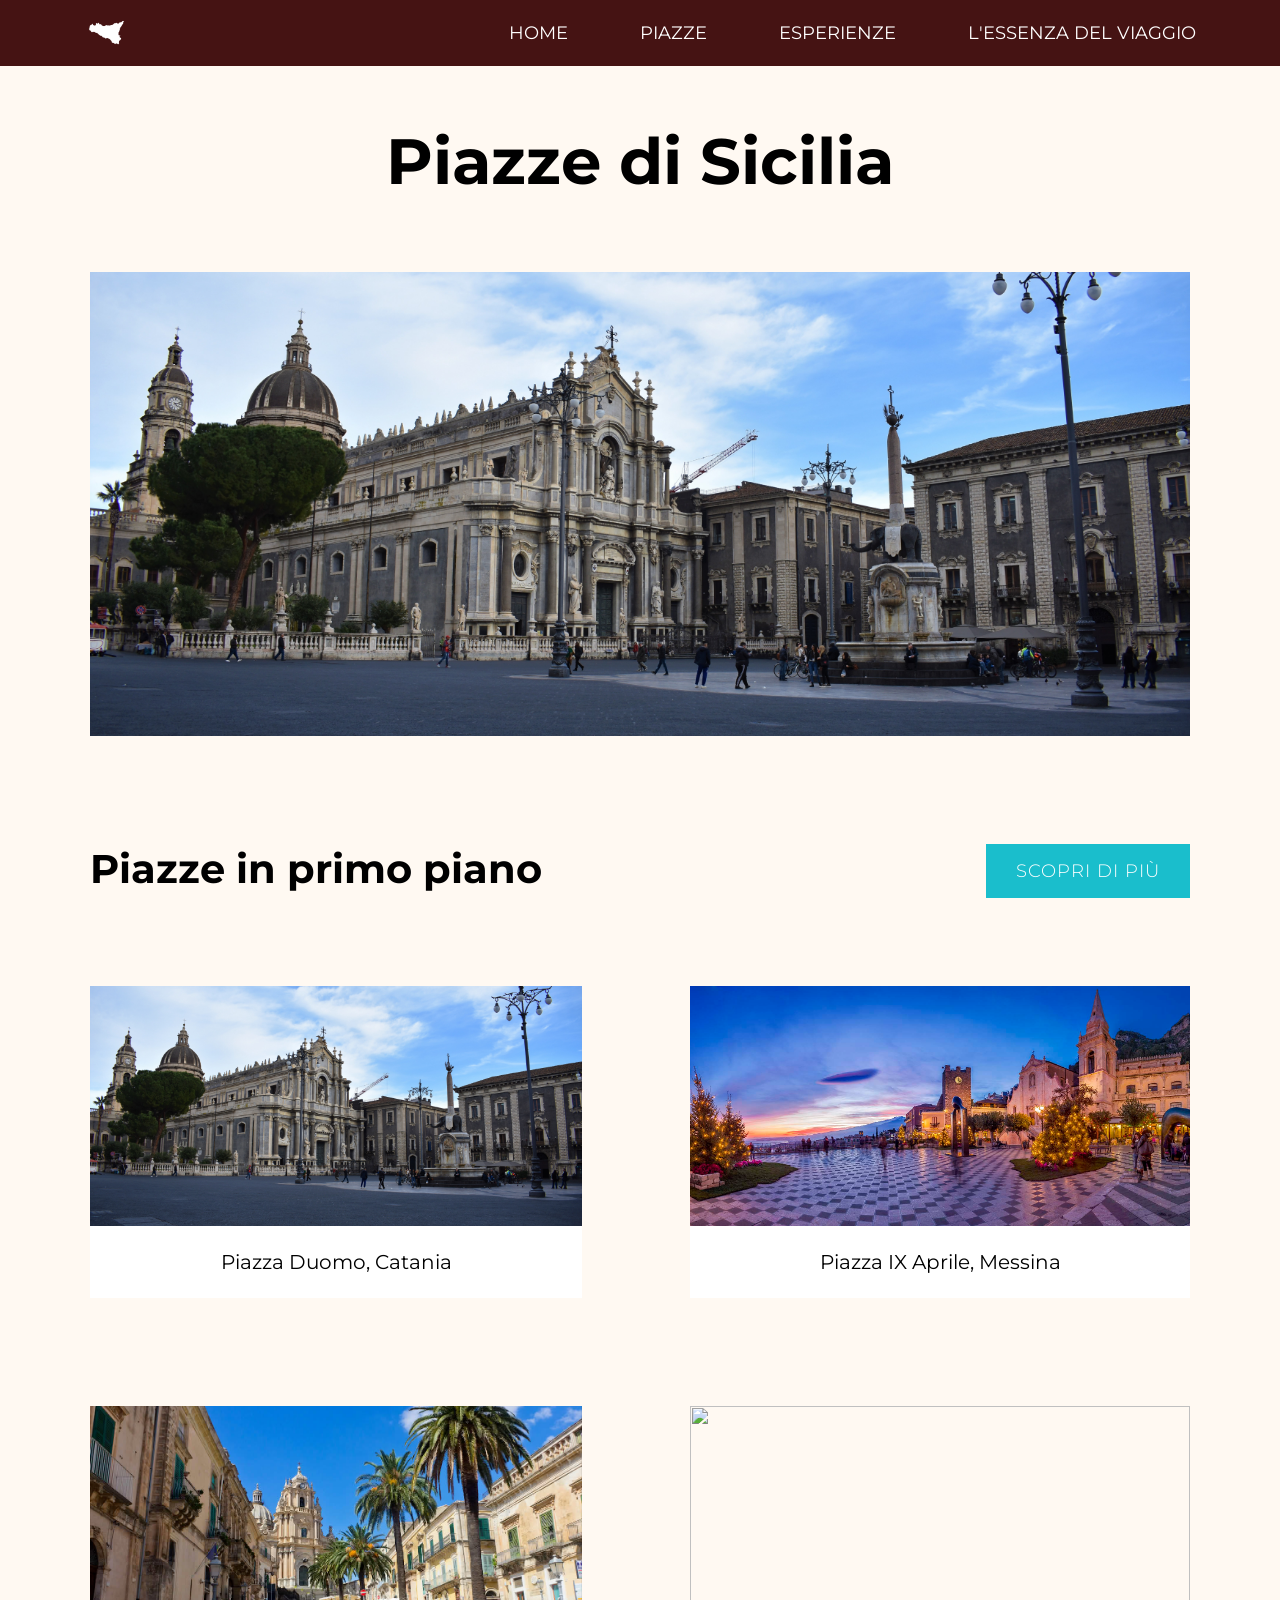
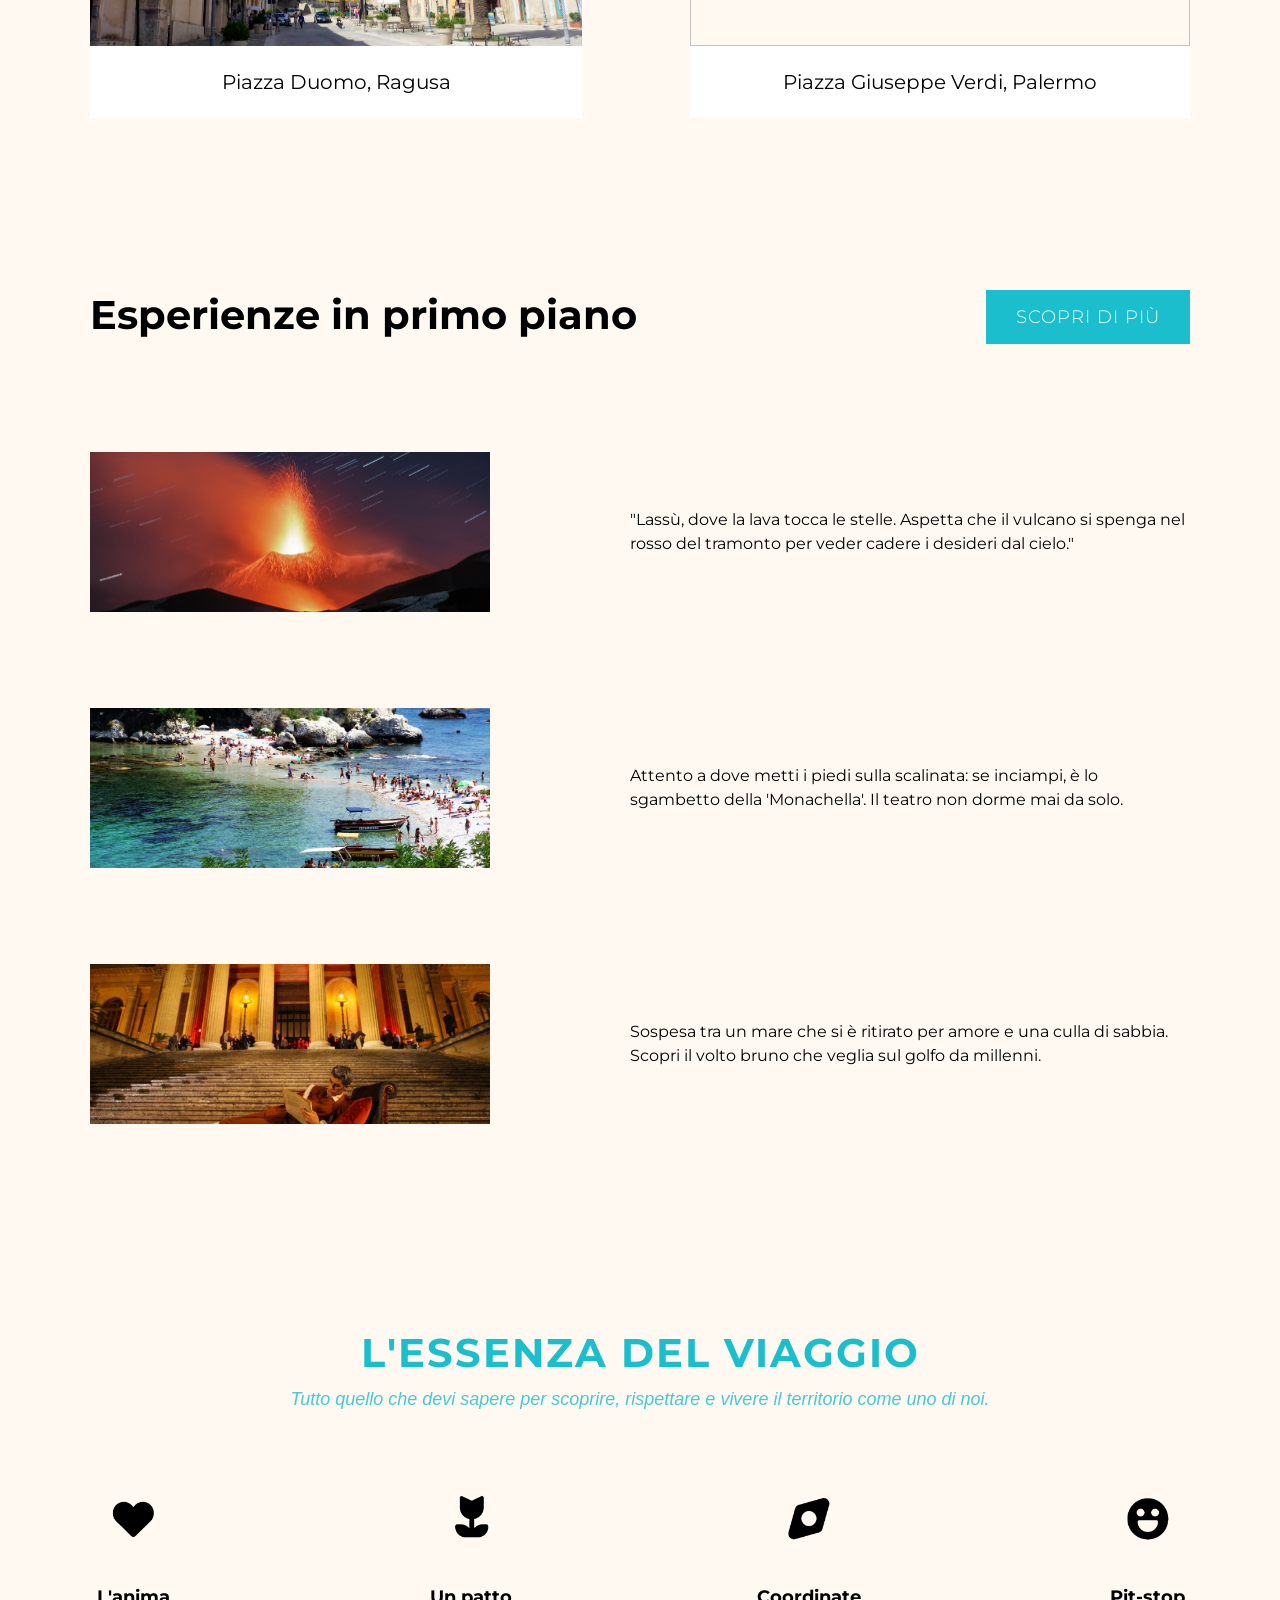
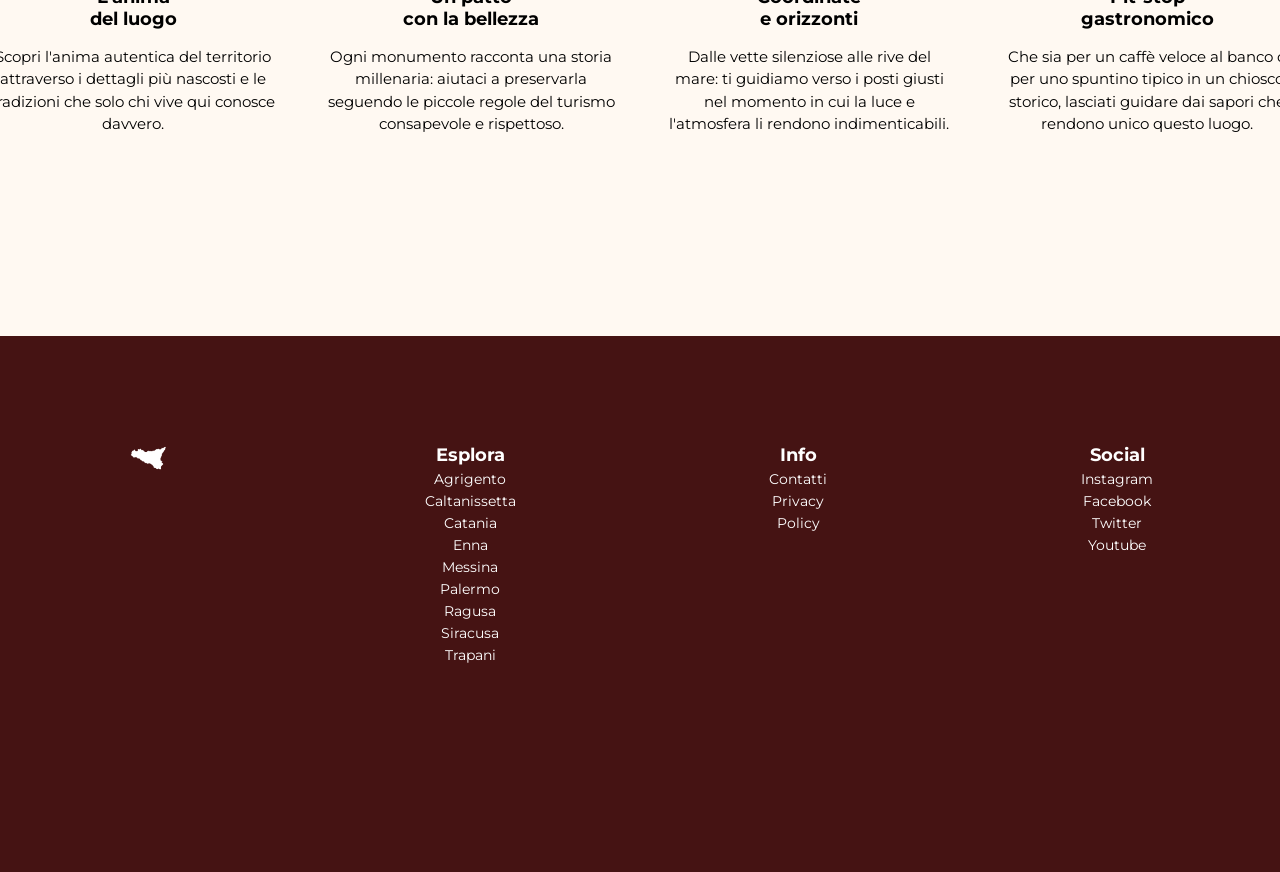
==== commit 49907425: "errori" ====
--- a/index.html
+++ b/index.html
@@ -122,22 +122,22 @@
 
         <section class="icons">
            <div class="block">
-                <img src="img/icons/Frame 1.png" alt="">
+                <a href="L'essenza_del_viaggio.html"> <img src="img/icons/Frame 1.png" alt=""></a>
                 <h4>L'anima <br>del luogo</h4>
                 <p>Scopri l'anima autentica del territorio attraverso i dettagli più nascosti e le tradizioni che solo chi vive qui conosce davvero. </p>
             </div>
             <div class="block">
-                <img src="img/icons/Frame 3.png" alt="">
+                <a href="L'essenza_del_viaggio.html"> <img src="img/icons/Frame 3.png" alt=""></a>
                 <h4>Un patto <br>con la bellezza</h4>
                 <p>Ogni monumento racconta una storia millenaria: aiutaci a preservarla seguendo le piccole regole del turismo consapevole e rispettoso. </p>
             </div>
             <div class="block">
-                <img src="img/icons/Frame 2.png" alt="">
+                <a href="L'essenza_del_viaggio.html"> <img src="img/icons/Frame 2.png" alt=""></a>
                 <h4>Coordinate <br>e orizzonti</h4>
                 <p>Dalle vette silenziose alle rive del mare: ti guidiamo verso i posti giusti nel momento in cui la luce e l'atmosfera li rendono indimenticabili.</p>
             </div>
             <div class="block">
-                <img src="img/icons/Frame 4.png" alt="">
+                <a href="L'essenza_del_viaggio.html"> <img src="img/icons/Frame 4.png" alt=""></a>
                 <h4>Pit-stop <br> gastronomico</h4>
                 <p>Che sia per un caffè veloce al banco o per uno spuntino tipico in un chiosco storico, lasciati guidare dai sapori che rendono unico questo luogo.</p>
             </div>
--- a/css/style.css
+++ b/css/style.css
@@ -11,6 +11,8 @@
     margin: 0;
     font-optical-sizing: auto;
     font-style: normal;
+    -webkit-font-smoothing: antialiased;
+    -moz-osx-font-smoothing: grayscale;
 }
 
 
@@ -101,7 +103,7 @@
 }
 
 header .logobox:hover img {
-    
+    background-color: transparent;
     filter: brightness(0) invert(72%) sepia(85%) saturate(345%) hue-rotate(135deg) brightness(91%) contrast(88%);
     cursor: pointer;
 }
@@ -288,6 +290,7 @@
   width: 560px;
   height: 160px;
   align-content: center;
+  text-align: start;
   
 }
 
@@ -315,7 +318,7 @@
 
 
 
-
+/*viaggio*/
 
 .infotitle a{
   color: black;
@@ -350,53 +353,70 @@
   color: #1ABECC;
 }
 
-.icons{
+
+
+
+
+
+.icons {
   display: flex;
   justify-content: center;
-  gap: 80px;
-  margin: 0 auto;
+  align-items: center;
+  gap: 50px; 
+  margin: 0;
   padding-top: 32px;
-  padding-bottom: 208px;
+  padding-bottom: 200px;
   max-width: 1100px;
-
-}
-
-.block img{
-  width: 100px;
+  width: 100%;
+}
+
+.block {
+  
+  display: flex;
+  flex-direction: column;
+  align-items: center; 
+  text-align: center;
+  max-width: 288px; 
+}
+
+.block img {
+  width: 88px;
+  height: 88px;
+  object-fit: contain; 
   padding-bottom: 24px;
-  object-fit: cover;
-  
-  
-}
-
-.block{
-  height: 100px;
-  place-items: center;
-  margin: 0 auto;
-  padding-bottom: 172px; 
-
-  
-}
-
-
-
+  vertical-align: middle;
+
+}
+
+.block a:hover {
+
+        filter: brightness(0) invert(72%) sepia(85%) saturate(345%) hue-rotate(135deg) brightness(91%) contrast(88%);
+        background-color: transparent;
+}
 
 .block h4 {
-  width:176px;
-  font-size: 20px;
-  padding-bottom: 24px;
-  text-align: center;
-}
-
-.block p{
-  width: 248px;
-  text-align: center;
+  font-size: 18px;
+  padding-bottom: 16px;
+  width: 100%;
+}
+
+.block p {
+  font-size: 15px;
   line-height: 1.5;
-}
-
-
-
-
+  margin: 0;
+  width: 288px;
+  padding: 0;
+  box-sizing: border-box;
+  display: block;
+}
+
+
+
+
+
+
+
+/*footer*/
 
 footer{
   text-align: center;
@@ -468,7 +488,7 @@
 }
 
 .footercol:hover img {
-    
+    background-color: transparent;
     filter: brightness(0) invert(72%) sepia(85%) saturate(345%) hue-rotate(135deg) brightness(91%) contrast(88%);
     cursor: pointer;
 }
@@ -484,6 +504,11 @@
   color:#ffffff;
   
 }
+
+
+
+
+
 
 
 
@@ -553,7 +578,7 @@
 
 .container img{
   height: 280px;
-  width: 280;
+  width: 280px;
   object-fit: cover;
 }
 
@@ -571,7 +596,7 @@
   margin: 0;
   padding: 16px 8px;
   text-align: end;
-  max-width: 480;
+  max-width: 480px;
 }
 
 .container p:hover{
@@ -647,12 +672,14 @@
 }
 
  .blockview img {
-    width: 100px;
+    width: 88px;
+    height: 88px;
     padding-bottom: 18px;
-    object-fit: cover;
+    object-fit: contain;
    filter: brightness(0) saturate(100%) invert(83%) sepia(30%) saturate(1105%) hue-rotate(134deg) brightness(91%) contrast(91%);
 }
 
+  
 
 .iconsview {
     max-width: 1100px;
@@ -795,10 +822,22 @@
 
 
 @media screen and (max-width: 600px) {
-
+ 
+
+
+
+    .navcontainer, .foto,  .grid, .content, .icons, .footercol, .gallery, .box, .halfcontent, .tit-viag p, .iconsview,  .cardgrande, .paragrafo, .fotogrande {
+    max-width: 100%; 
+    padding-left: 20px; 
+    padding-right: 20px;
+    margin: 0 auto ;
+    box-sizing: border-box ; 
+ }
+ 
   /*PAGINA HOME*/
   body{
     overflow-x: hidden;
+    
   }
 
   
@@ -806,18 +845,24 @@
   header {
         flex-direction: column; 
         align-items: center;
-        padding: 20px;
+        padding: 20px 32px;
         
 
     }
 
     .headertop{
+     
       padding: 15px;
       border-bottom: 1px solid rgba(255,255,255,0.1);
     }
 
+    .headerbottom{
+      font-size: 4px;
+    }
+
     .logobox{
       margin-right: 0px;
+      
     }
 
     nav ul {
@@ -838,7 +883,7 @@
         flex-direction: column; 
         gap: 20px;
         text-align: center;
-        padding: 20px 0px;
+        padding: 12px 0px;
     }
 
     .navgroup {
@@ -846,6 +891,13 @@
         justify-content: center;
         width: 100%;
         gap: 48px;
+        font-size: 8px;
+        
+    }
+
+    .headerbottom{
+      width: 300px;
+       margin: 0 auto;
     }
 
    
@@ -854,10 +906,7 @@
     
 
 
-    .titolohome{
-      padding-top: 24px;
-      padding-bottom: 32px;
-    }
+   
 
    h1{
    font-size: 32px;
@@ -910,23 +959,26 @@
 
 
   .btn-scopri{
-    padding: 4px;
+    padding: 2px;
     align-content: center;
-    font-size: 10px;
+    font-size: 8px;
     width: 88px;
     text-align: center;
     height: 20px;
     font-weight: 400;
-        
-        
+    margin: 20px 0px 0px 20px  ;        
   }
 
   .info{
     align-items: center;
+    display: grid;
+    padding: 0;
   }
 
   .info h2{
     font-size: 20px;
+    align-content: center;
+    margin: 0px 20px;
     
   }
 
@@ -956,11 +1008,14 @@
 
  .content{
   display: grid;
+  grid-template-columns: 1fr;
+  margin: 0 auto;
   padding-top: 24px;
-  padding-bottom: 72px;
-  gap: 32px;
+  padding-bottom: 48px;
+  gap: 40px;
+
  }
-      
+    
   .piece {
     flex-direction: column;
     align-items: center;
@@ -968,10 +1023,11 @@
   }
 
   .piece p { 
-    width: 100%; 
-    height: auto; 
-    text-align: start; 
     font-size: 15px;
+    width: 300px;
+    margin: 0 auto;
+    height: auto;
+    
   }
 
 
@@ -985,7 +1041,10 @@
  }
 
  .infotitle p {
-    font-size: 16px;
+   margin: 0 auto;
+   max-width: 100%;             
+    width: 288px; 
+    font-size: 15px;
  }
       
  .icons {
@@ -1020,8 +1079,8 @@
   }
 
   .block p {
-    width: 85%;             
-    max-width: 300px;       
+    max-width: 100%;             
+    width: 288px;       
     text-align: center;     
     font-size: 15px;
     line-height: 1.5;       
@@ -1031,7 +1090,7 @@
   footer {
     flex-direction: column;
     padding-top: 32px;
-    padding-bottom: 72px;
+    padding-bottom: 118px;
     gap: 30px;
     align-items: center;
   }
@@ -1085,6 +1144,7 @@
     max-width: 400px;
     height: 196px;
     margin: 0;
+    width: 100%; 
     
   }
 
@@ -1173,29 +1233,48 @@
         grid-template-columns: 1fr; 
         padding-bottom: 72px;
         gap: 16px;
-    }
-
-    .iconsview h4{
+        padding-top: 24px;
+    }
+
+    .blockview h4{
       padding-top: 0px;
       padding-bottom: 18px;
       font-size: 20px;
+      margin: 0px 0px 0px 24px;
+      width: 288px;
     }
   
       .iconsview img{
         padding-bottom: 8px;
+        margin: 0 ;
+        
       }
     
+      .tit-viag {
+        padding-top: 24px;
+    
+        display: flex;
+        flex-direction: column;
+        gap: 8px;
+      }
+
     .tit-viag h1 { 
       font-size: 32px; 
-      text-align: center; }
+      margin: 0 auto;
+
+    }
   
 
     .tit-viag p{
       font-size: 16px;
-    }
-
-    .lista p{
+      max-width: 100%;             
+      width: 288px; 
+    }
+
+    .lista {
       font-size: 15px;
+      width: 300px; 
+      margin: 0 auto;
     }
    
    
@@ -1231,6 +1310,8 @@
   .paragrafo p {
     font-size: 15px;
     padding: 8px 0px;
+    width: 300px;
+    margin: 0 auto;
   }
 
   
@@ -1245,6 +1326,8 @@
     font-size: 32px;
     gap: 8px;
     padding: 24px 0px;
+    width: 300px;
+    margin: 0 auto;
   }
 
   .princ h3, .second h3 {
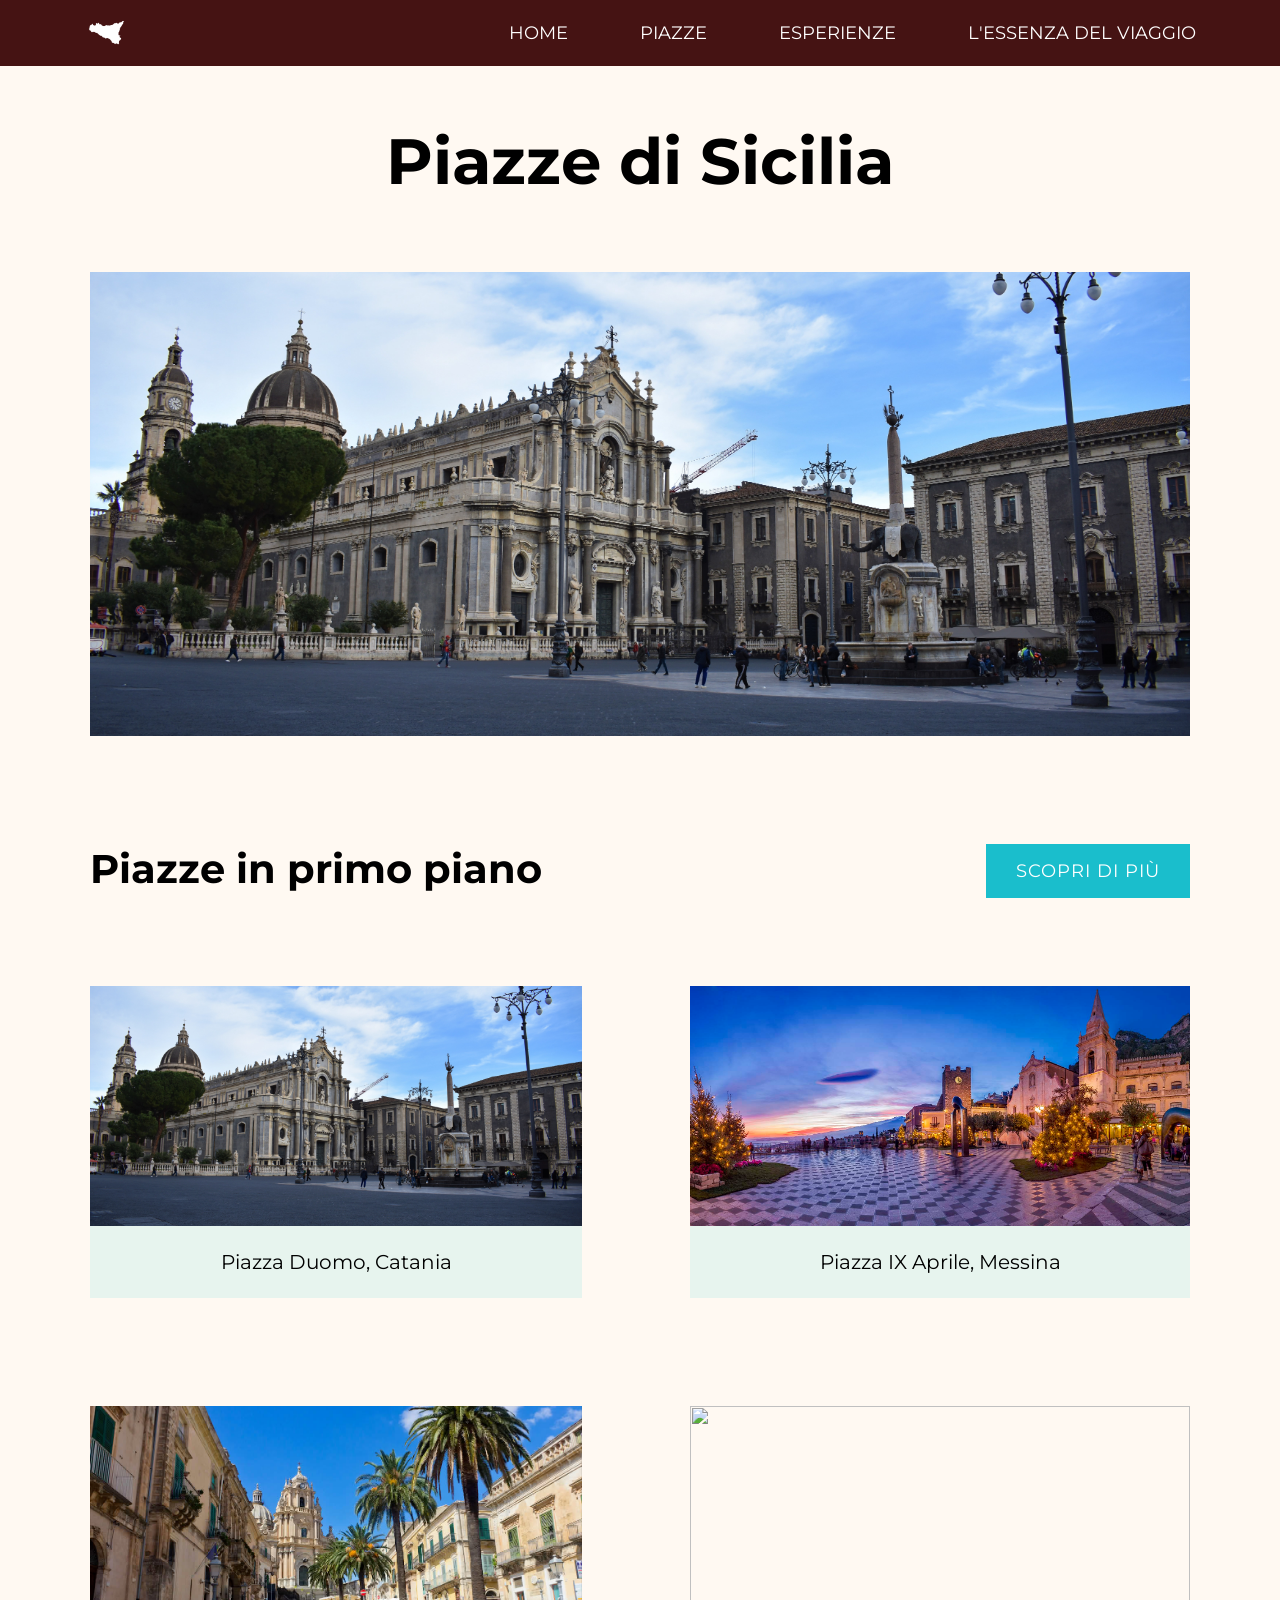
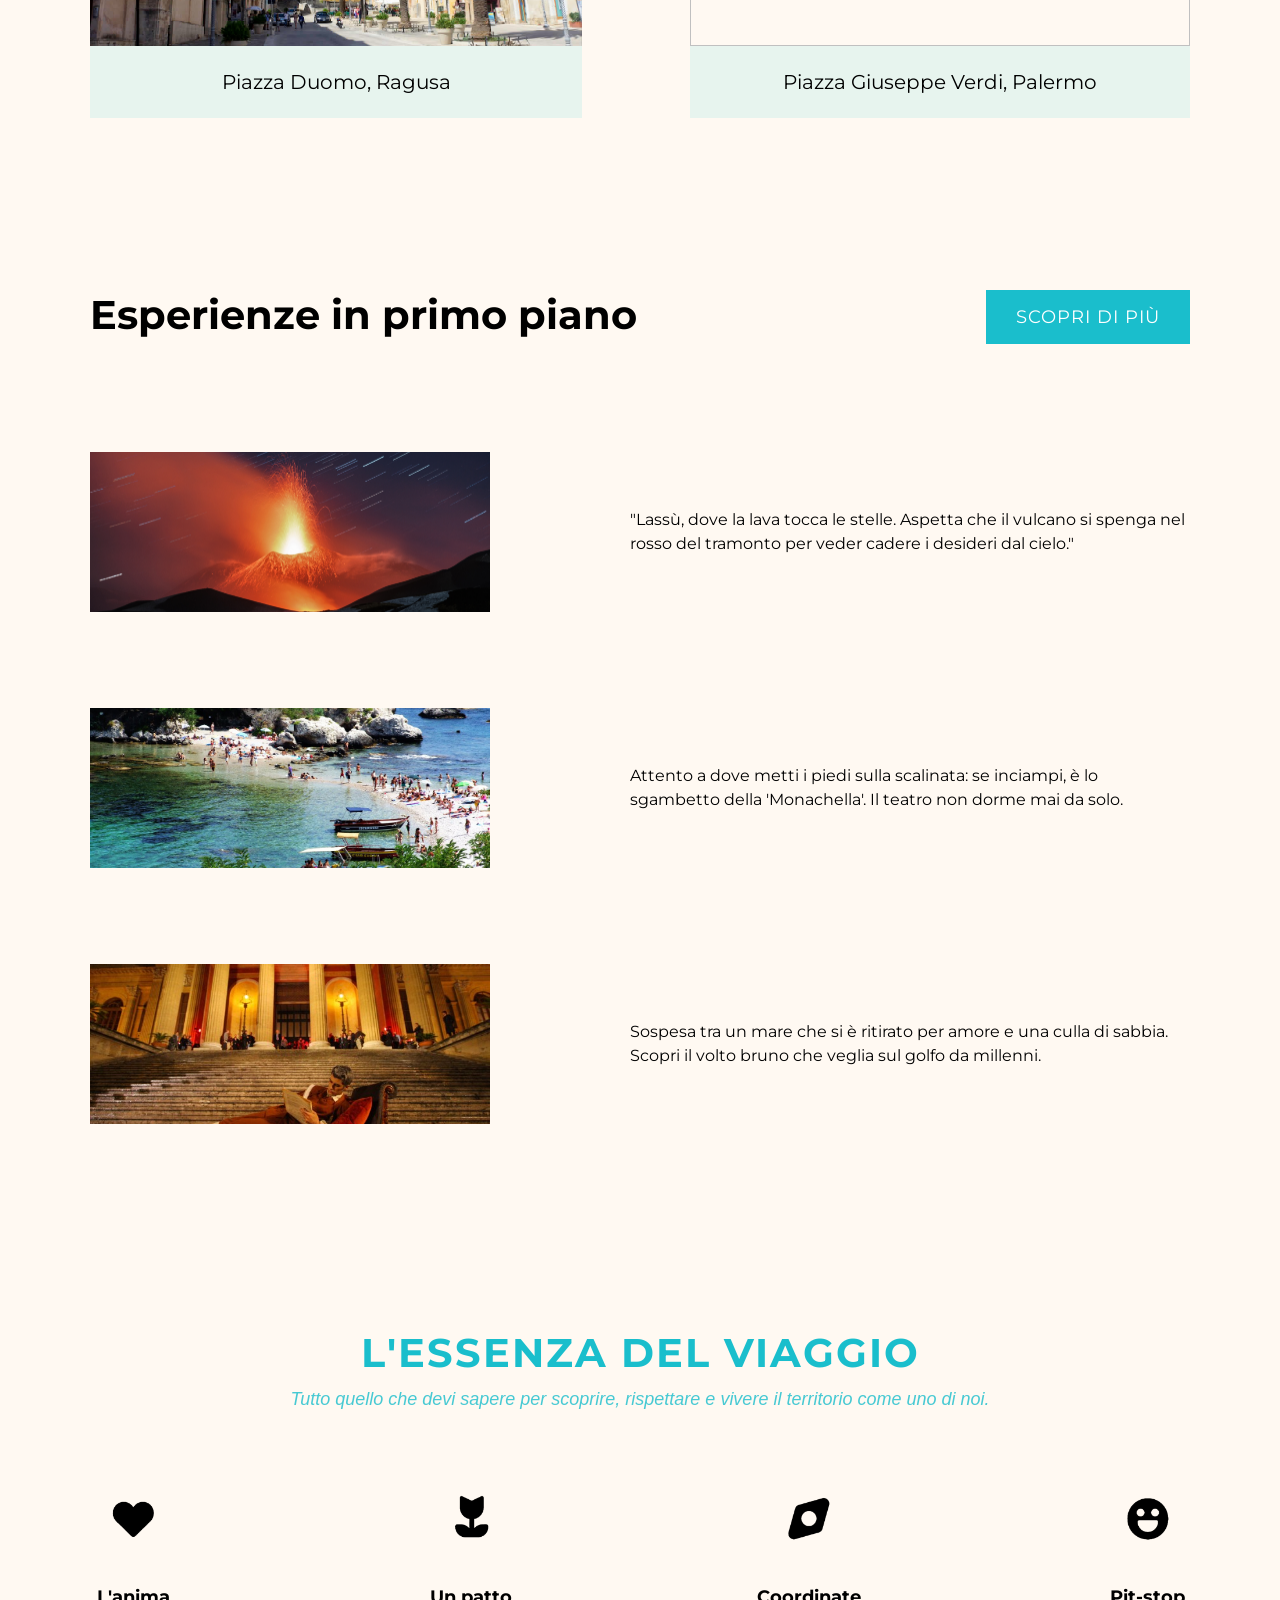
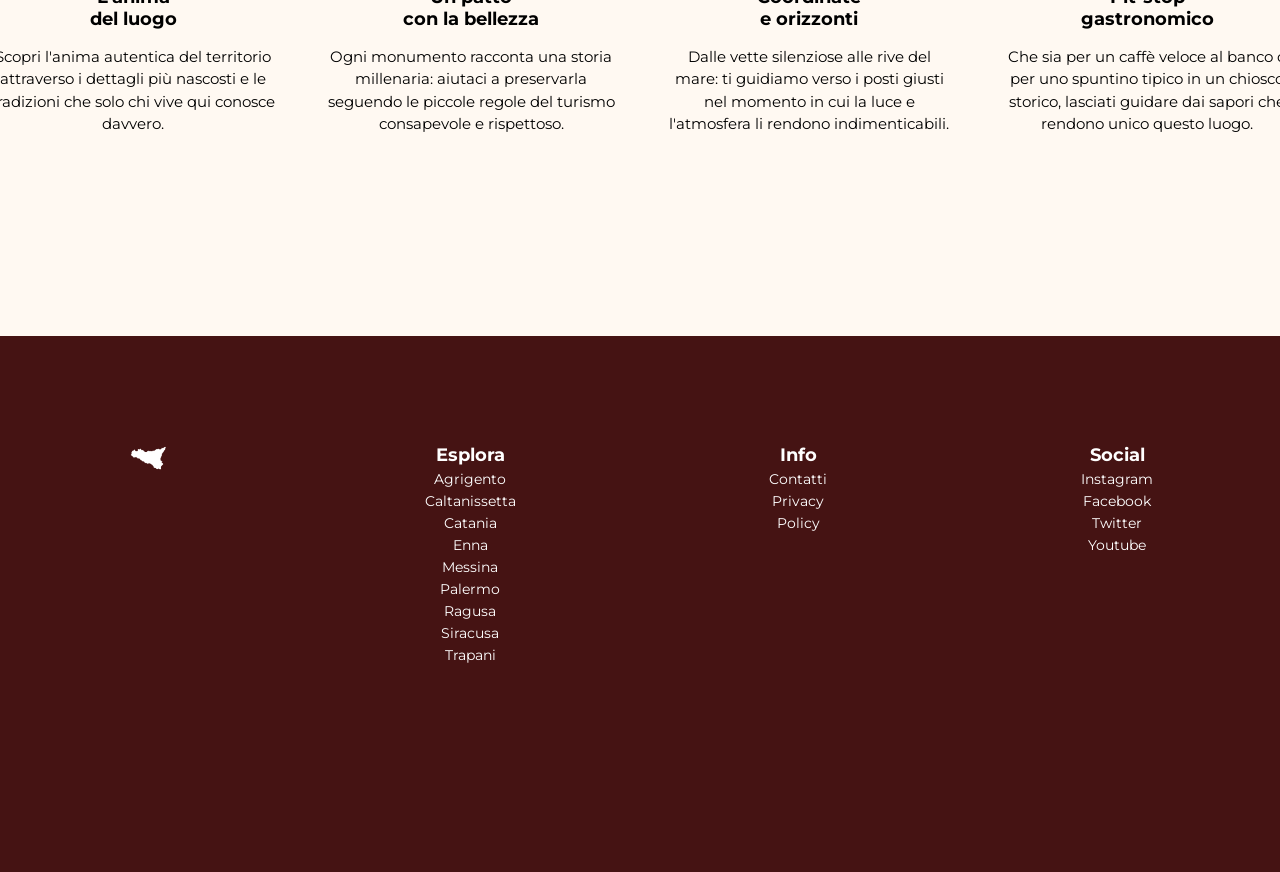
==== commit cec426d0: "piccoli errori" ====
--- a/index.html
+++ b/index.html
@@ -93,19 +93,19 @@
 
         <section class="content">
             <div class="piece">
-                <div id="hero-index" class="image-container">
+                <div  class="image-container">
                     <a href="Esperienze.html"> <img src="img/private/catania/etna_dario-giannobile.jpg" alt=""></a>
                 </div>
                 <p>"Lassù, dove la lava tocca le stelle. Aspetta che il vulcano si spenga nel rosso del tramonto per veder cadere i desideri dal cielo." </p>
             </div>
             <div class="piece">
-                <div id="hero-index"class="image-container">
+                <div class="image-container">
                     <a href="Esperienze.html"><img src="img/commons/mess tao/3811732382_3013f6a234_b.jpg" alt=""></a>
                 </div>
                 <p>Attento a dove metti i piedi sulla scalinata: se inciampi, è lo sgambetto della 'Monachella'. Il teatro non dorme mai da solo.</p>
             </div>
             <div class="piece">
-                <div id="hero-index"class="image-container">
+                <div class="image-container">
                    <a href="Esperienze.html"> <img src="img/private/palermo/115319986-9cbd6edf-6e46-46da-84fe-13ef6ccd80d7.jpg" alt=""></a>
                 </div>
                 <p>Sospesa tra un mare che si è ritirato per amore e una culla di sabbia. Scopri il volto bruno che veglia sul golfo da millenni. </p>
--- a/css/style.css
+++ b/css/style.css
@@ -189,7 +189,7 @@
     color: #ffffff;            
     text-decoration: none;     
     text-transform: uppercase;
-    font-weight: 300;
+    font-weight: 400;
     font-size: 18px;
     letter-spacing: 1px;
     transition: all 0.3s ease; /* Rende il passaggio del mouse fluido */
@@ -201,7 +201,7 @@
 .btn-scopri:hover {
     background-color: transparent;
     color: #1ABECC;
-    font-weight: 500;
+    font-weight: 600;
     
 }
 
@@ -236,7 +236,8 @@
 }
 
 .card p{
-  background-color: #FFF;
+    background-color: rgba(26, 190, 204, 0.1);
+
   font-size: 20px;
   font-weight: 400;
   margin: 0;
@@ -257,6 +258,9 @@
 
 /*esperinze*/
 
+#hero-index:hover img {
+    opacity: 0.5; 
+}
 .content{
   display: grid;
   grid-template-columns: 1fr;
@@ -312,7 +316,7 @@
 }
 
 
-#hero-index:hover img {
+.image-container:hover img {
     opacity: 0.5; 
 }
 
@@ -534,6 +538,7 @@
 
 .photo{
   width: 1072px;
+  background-color: rgba(26, 190, 204, 0.1);
   
 }
 
@@ -556,7 +561,7 @@
   font-size: 24px;
   font-weight: 500;
   margin: 0;
-  padding: 16px 8px;
+  padding: 24px 16px;
   text-align: end;
    
   
@@ -565,6 +570,7 @@
 .photo p:hover{
   text-decoration-line: underline;
   color: #1ABECC;
+  
 }
 
 
@@ -576,9 +582,15 @@
   padding-bottom: 208px;
 }
 
+
+.container {
+  max-width: 280px;
+  background-color: rgba(26, 190, 204, 0.1);
+  
+}
+
 .container img{
-  height: 280px;
-  width: 280px;
+  height: 232px;
   object-fit: cover;
 }
 
@@ -594,9 +606,9 @@
   font-size: 18px;
   font-weight: 500;
   margin: 0;
-  padding: 16px 8px;
+  padding: 16px 12px;
   text-align: end;
-  max-width: 480px;
+  
 }
 
 .container p:hover{
@@ -646,7 +658,19 @@
   line-height: 1.5;
 }
 
-
+.image-co {
+    max-width: 400px;
+    width: 100%;
+    height: 160px;
+    
+}
+
+.image-co img {
+    
+    object-fit: cover;
+    
+    
+}
 
 
 
@@ -1149,7 +1173,8 @@
   }
 
   .photo p{
-    font-size: 16px;
+    font-size: 15px;
+    padding: 16px 0px;
   }
 
 
@@ -1164,7 +1189,8 @@
         width: 100%;
         display: flex;
         flex-direction: column;
-        align-items: center;
+        margin: 0 auto;
+        
     }
 
     .container img {
@@ -1175,10 +1201,13 @@
     }
 
     .container p {
-        font-size: 16px;
+        font-size: 14px;
         text-align: center; 
         width: 100%;
-        padding: 16px 0px;
+        padding: 12px 0px;
+        max-width: 200px;
+        margin: 0 auto;
+        
     }
 
 
@@ -1215,6 +1244,7 @@
   .halfpiece p {
     text-align: left;
     width: 100%;
+    font-size: 15px;
  }
 
 
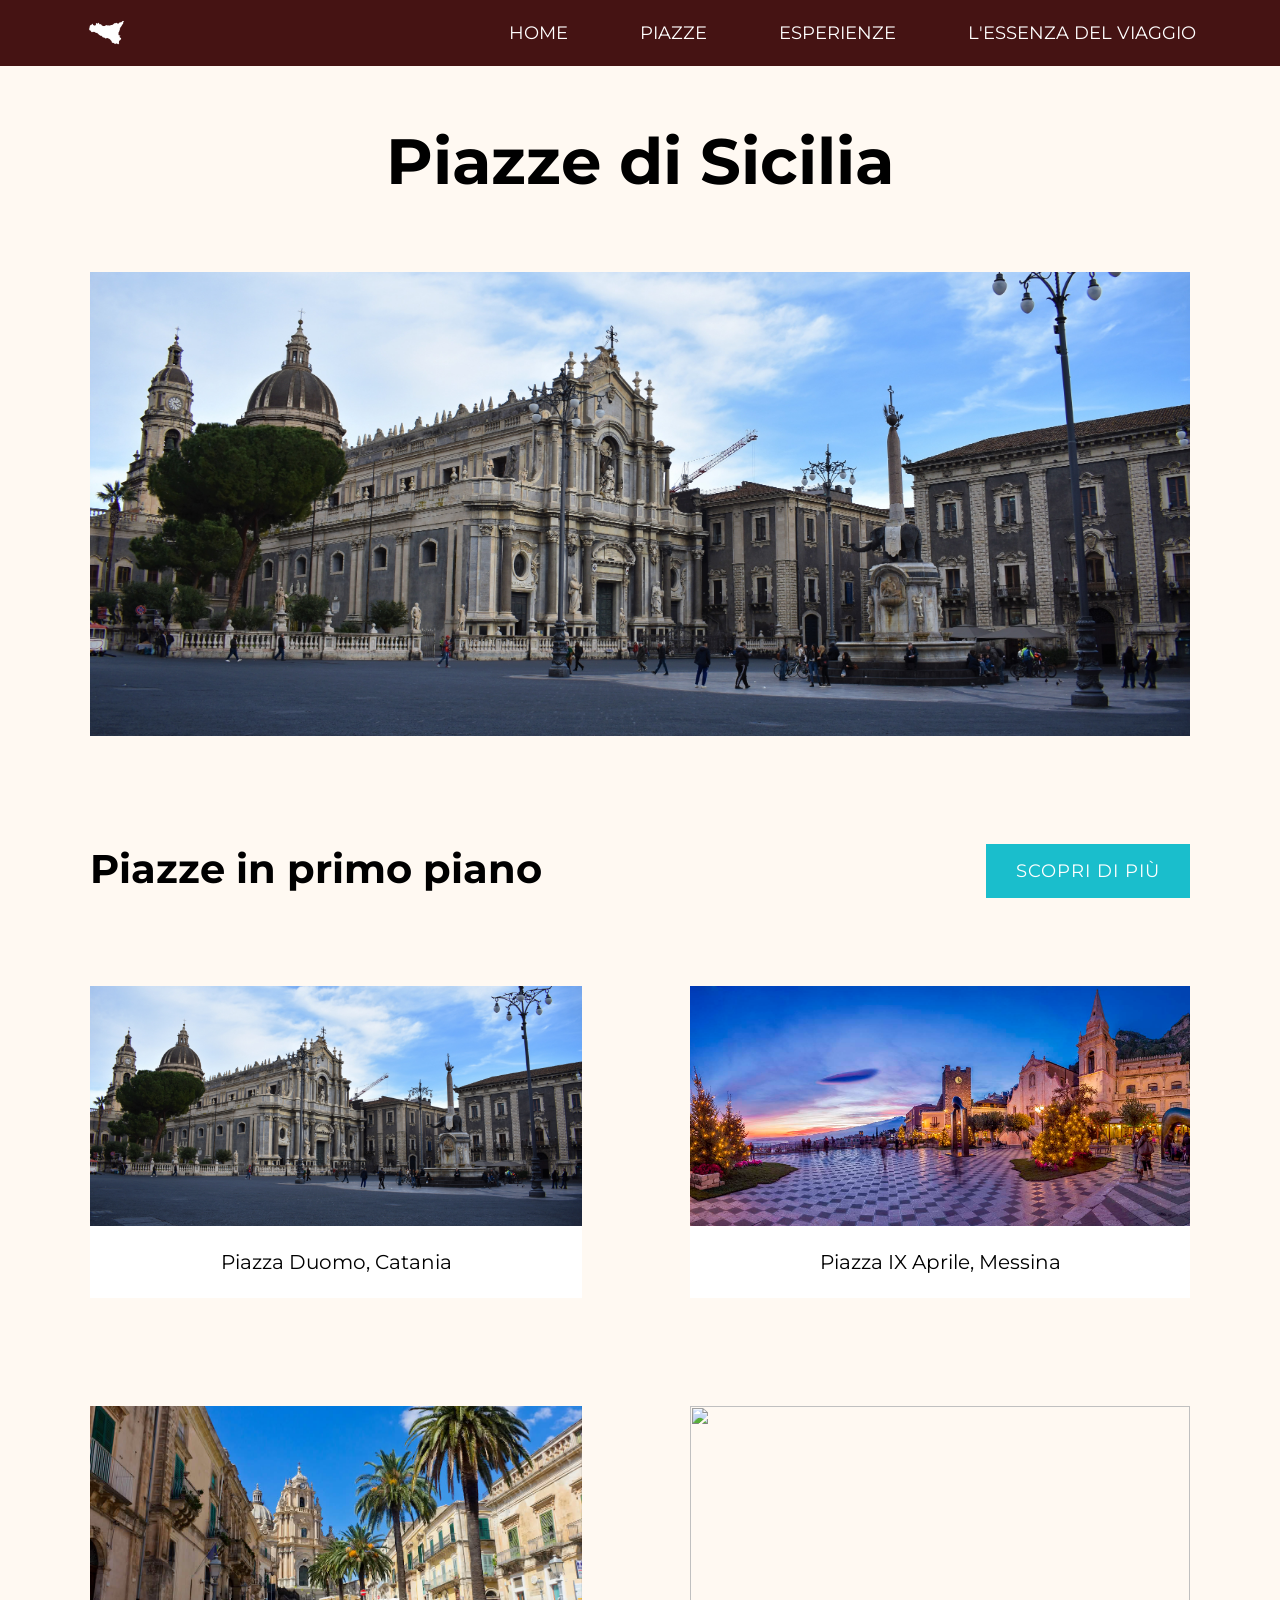
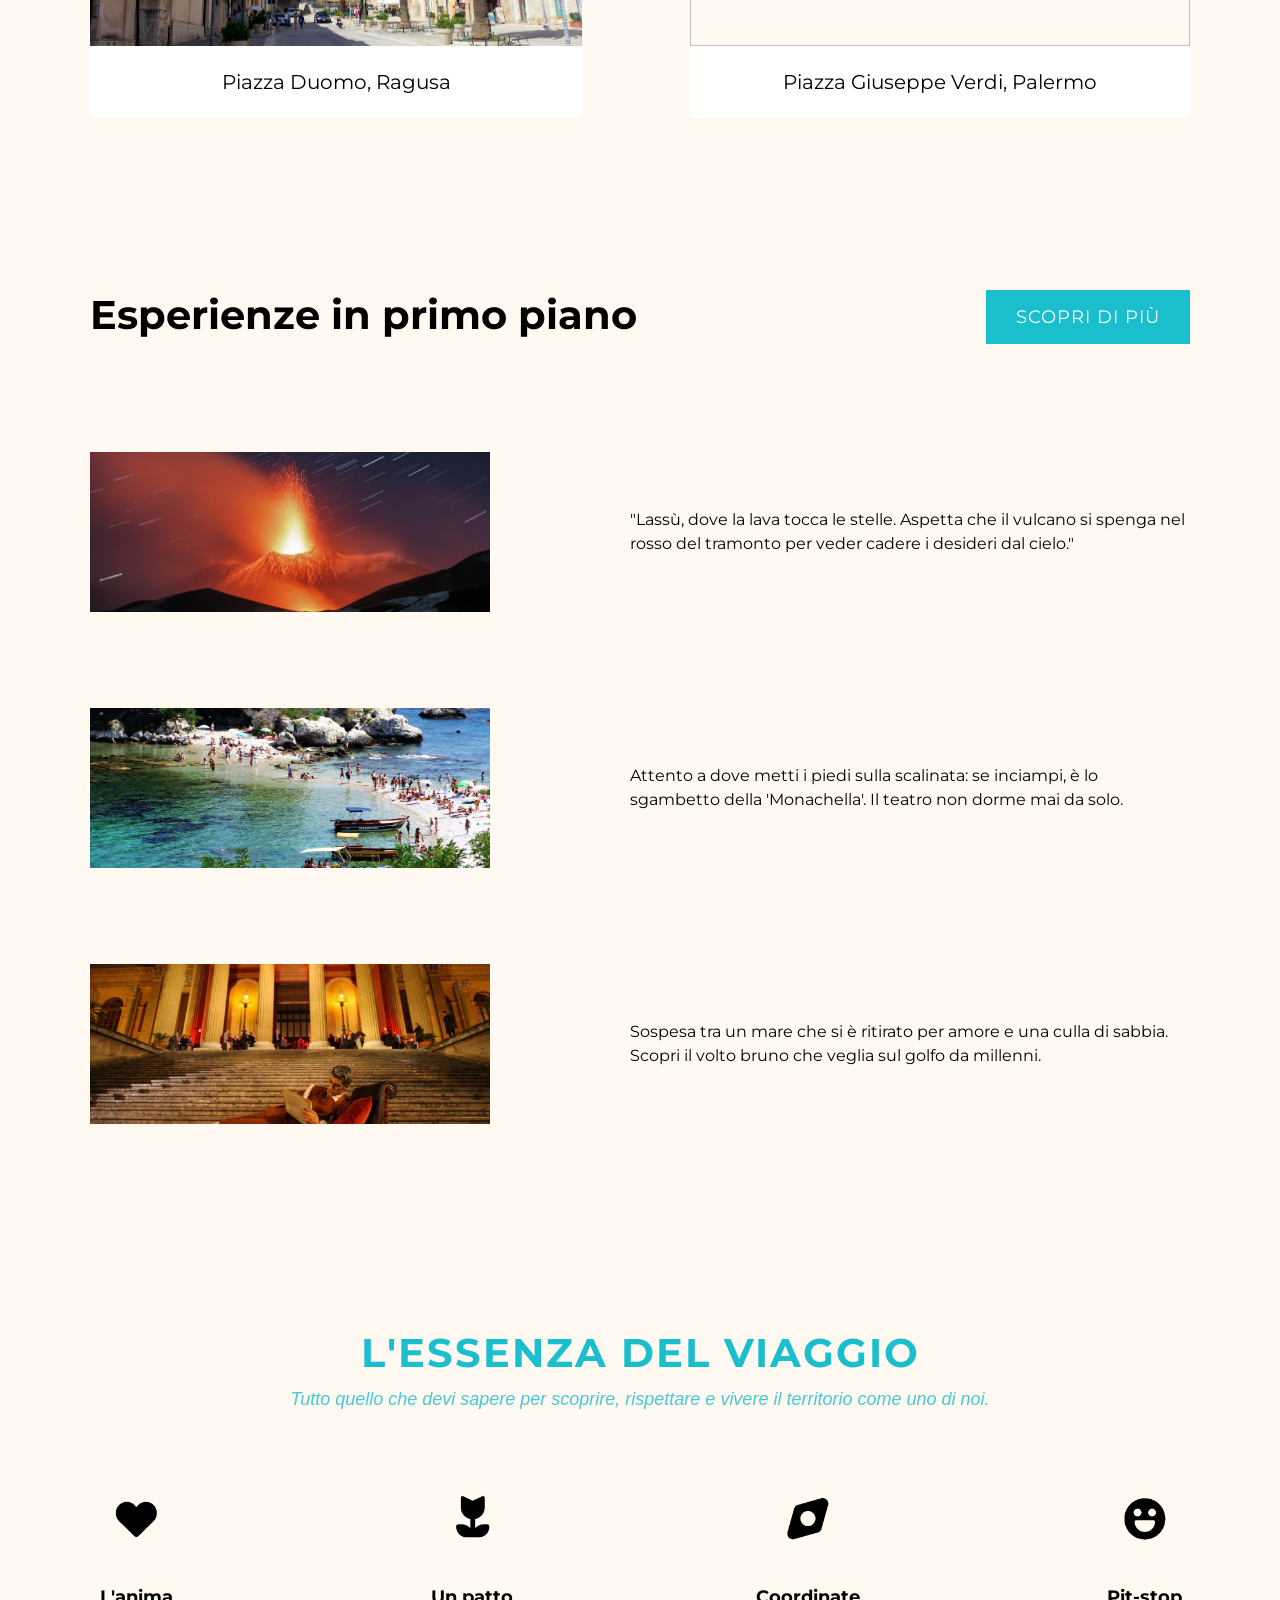
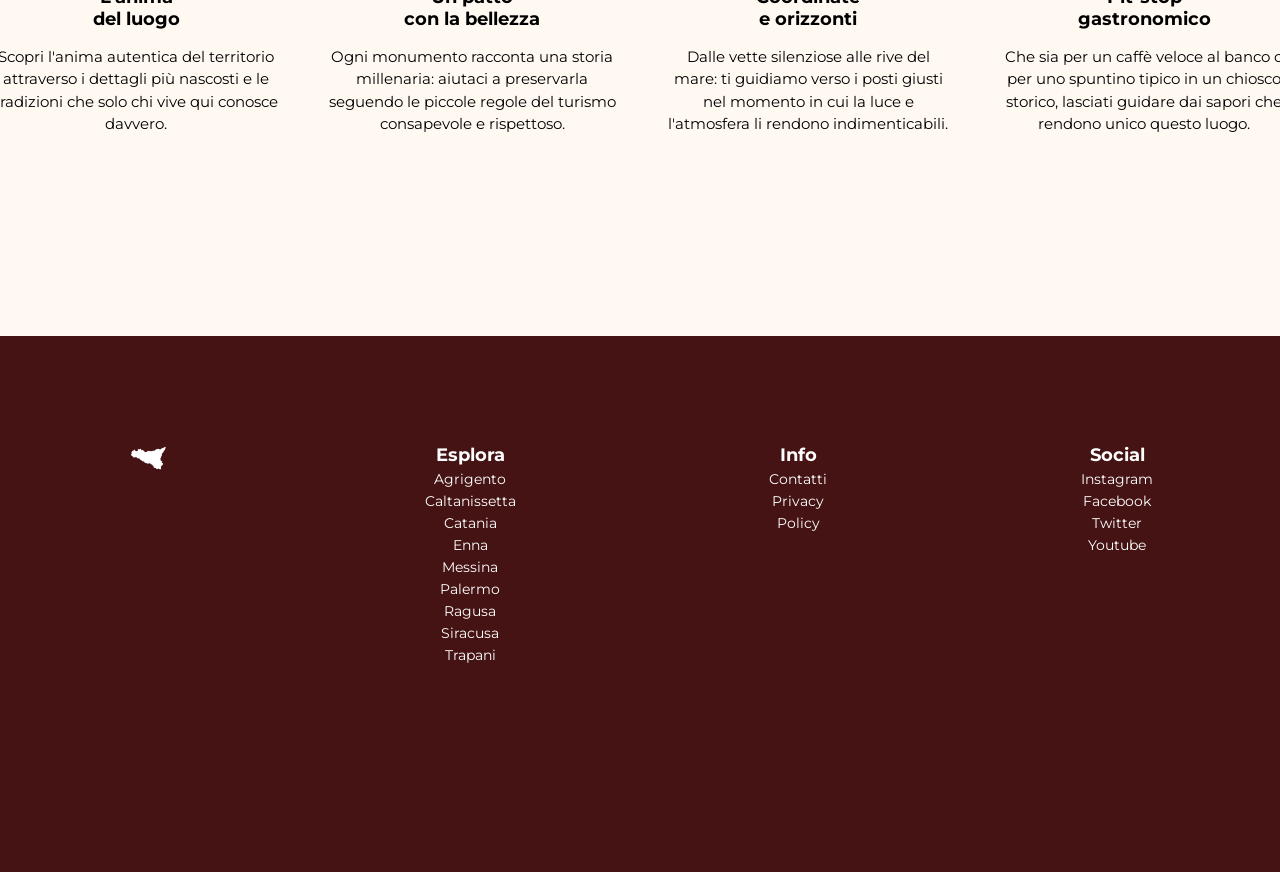
==== commit d24c6fc9: "sviste" ====
--- a/index.html
+++ b/index.html
@@ -93,19 +93,19 @@
 
         <section class="content">
             <div class="piece">
-                <div  class="image-container">
+                <div  class="image-co">
                     <a href="Esperienze.html"> <img src="img/private/catania/etna_dario-giannobile.jpg" alt=""></a>
                 </div>
                 <p>"Lassù, dove la lava tocca le stelle. Aspetta che il vulcano si spenga nel rosso del tramonto per veder cadere i desideri dal cielo." </p>
             </div>
             <div class="piece">
-                <div class="image-container">
+                <div class="image-co">
                     <a href="Esperienze.html"><img src="img/commons/mess tao/3811732382_3013f6a234_b.jpg" alt=""></a>
                 </div>
                 <p>Attento a dove metti i piedi sulla scalinata: se inciampi, è lo sgambetto della 'Monachella'. Il teatro non dorme mai da solo.</p>
             </div>
             <div class="piece">
-                <div class="image-container">
+                <div class="image-co">
                    <a href="Esperienze.html"> <img src="img/private/palermo/115319986-9cbd6edf-6e46-46da-84fe-13ef6ccd80d7.jpg" alt=""></a>
                 </div>
                 <p>Sospesa tra un mare che si è ritirato per amore e una culla di sabbia. Scopri il volto bruno che veglia sul golfo da millenni. </p>
--- a/css/style.css
+++ b/css/style.css
@@ -192,7 +192,7 @@
     font-weight: 400;
     font-size: 18px;
     letter-spacing: 1px;
-    transition: all 0.3s ease; /* Rende il passaggio del mouse fluido */
+    transition: all 0.3s ease; 
     border: 2px solid #1ABECC;
     
 }
@@ -236,7 +236,7 @@
 }
 
 .card p{
-    background-color: rgba(26, 190, 204, 0.1);
+    background-color: #ffffff;
 
   font-size: 20px;
   font-weight: 400;
@@ -299,7 +299,7 @@
 }
 
 
-.image-container {
+.image-co {
     max-width: 400px;
     width: 100%;
     height: 160px;
@@ -308,7 +308,7 @@
     position: relative;
 }
 
-.image-container img {
+.image-co img {
     
     object-fit: cover;
     transition: opacity 0.4s ease;
@@ -316,9 +316,10 @@
 }
 
 
-.image-container:hover img {
+.image-co:hover img {
     opacity: 0.5; 
 }
+
 
 
 
@@ -366,12 +367,13 @@
   display: flex;
   justify-content: center;
   align-items: center;
-  gap: 50px; 
+  gap: 48px; 
   margin: 0;
   padding-top: 32px;
   padding-bottom: 200px;
   max-width: 1100px;
   width: 100%;
+  
 }
 
 .block {
@@ -389,6 +391,7 @@
   object-fit: contain; 
   padding-bottom: 24px;
   vertical-align: middle;
+
 
 }
 
@@ -537,9 +540,8 @@
 }
 
 .photo{
-  width: 1072px;
-  background-color: rgba(26, 190, 204, 0.1);
-  
+  width: 100%;
+  margin: 0 auto;
 }
 
 .photo a{
@@ -549,7 +551,7 @@
 }
 
 .photo img{
-  width: 1072px;
+  width: 100%;
   height: 440px;
   object-fit: cover;
 }
@@ -561,7 +563,7 @@
   font-size: 24px;
   font-weight: 500;
   margin: 0;
-  padding: 24px 16px;
+  padding: 16px 8px;
   text-align: end;
    
   
@@ -583,14 +585,10 @@
 }
 
 
-.container {
-  max-width: 280px;
-  background-color: rgba(26, 190, 204, 0.1);
-  
-}
+
 
 .container img{
-  height: 232px;
+  height: 240px;
   object-fit: cover;
 }
 
@@ -606,7 +604,7 @@
   font-size: 18px;
   font-weight: 500;
   margin: 0;
-  padding: 16px 12px;
+  padding: 12px 6px;
   text-align: end;
   
 }
@@ -658,17 +656,15 @@
   line-height: 1.5;
 }
 
-.image-co {
+.image-container {
     max-width: 400px;
     width: 100%;
     height: 160px;
     
 }
 
-.image-co img {
-    
-    object-fit: cover;
-    
+.image-container img {
+     object-fit: cover;
     
 }
 
@@ -947,7 +943,7 @@
   }
 
   section.foto{
-    padding-bottom: 48px;
+    padding-bottom: 40px;
   }
 
   .slider{
@@ -963,7 +959,8 @@
   }
 
   .slides img{
-    width:100%;
+    width: 100%;
+    max-width: 500px;
     height:240px;
     object-fit: cover;
   }
@@ -1036,14 +1033,14 @@
   margin: 0 auto;
   padding-top: 24px;
   padding-bottom: 48px;
-  gap: 40px;
+  gap: 30px;
 
  }
     
   .piece {
     flex-direction: column;
     align-items: center;
-    gap: 8px;
+    gap: 6px;
   }
 
   .piece p { 
@@ -1075,7 +1072,7 @@
     flex-direction: column; 
     align-items: center;    
     gap: 0;
-    padding-top: 24px;
+    padding-top: 8px;
     padding-bottom: 72px;                  
      
   }
@@ -1161,7 +1158,7 @@
   .photo{
     display: flex;
     flex-direction: column;
-    align-items: center;
+    
     width: 100%;
   }
   .photo img { 
@@ -1174,7 +1171,8 @@
 
   .photo p{
     font-size: 15px;
-    padding: 16px 0px;
+    padding: 12px 6px;
+    
   }
 
 
@@ -1197,6 +1195,7 @@
         width: 100%; 
         height: 200px;
         max-width: 400px;
+       
         
     }
 
@@ -1205,7 +1204,7 @@
         text-align: center; 
         width: 100%;
         padding: 12px 0px;
-        max-width: 200px;
+        max-width: px;
         margin: 0 auto;
         
     }
@@ -1215,12 +1214,21 @@
 
 
 
+
+
+
+
+
     /* PAGINA ESPERIENZE */
+
+    
+
+    
 
     .halfcontent {
       display: grid;
       grid-template-columns: 1fr; 
-        gap: 40px; 
+        gap: 28px; 
         padding-top: 24px;
        padding-bottom: 72px; 
     }
@@ -1231,8 +1239,7 @@
        width: 100%;
         display: flex;
         flex-direction: column;
-        align-items: left;
-        gap: 10px;
+        gap: 6px;
  }
 
  .halfcontent img {
@@ -1262,7 +1269,7 @@
     .iconsview {
         grid-template-columns: 1fr; 
         padding-bottom: 72px;
-        gap: 16px;
+        gap: 20px;
         padding-top: 24px;
     }
 
